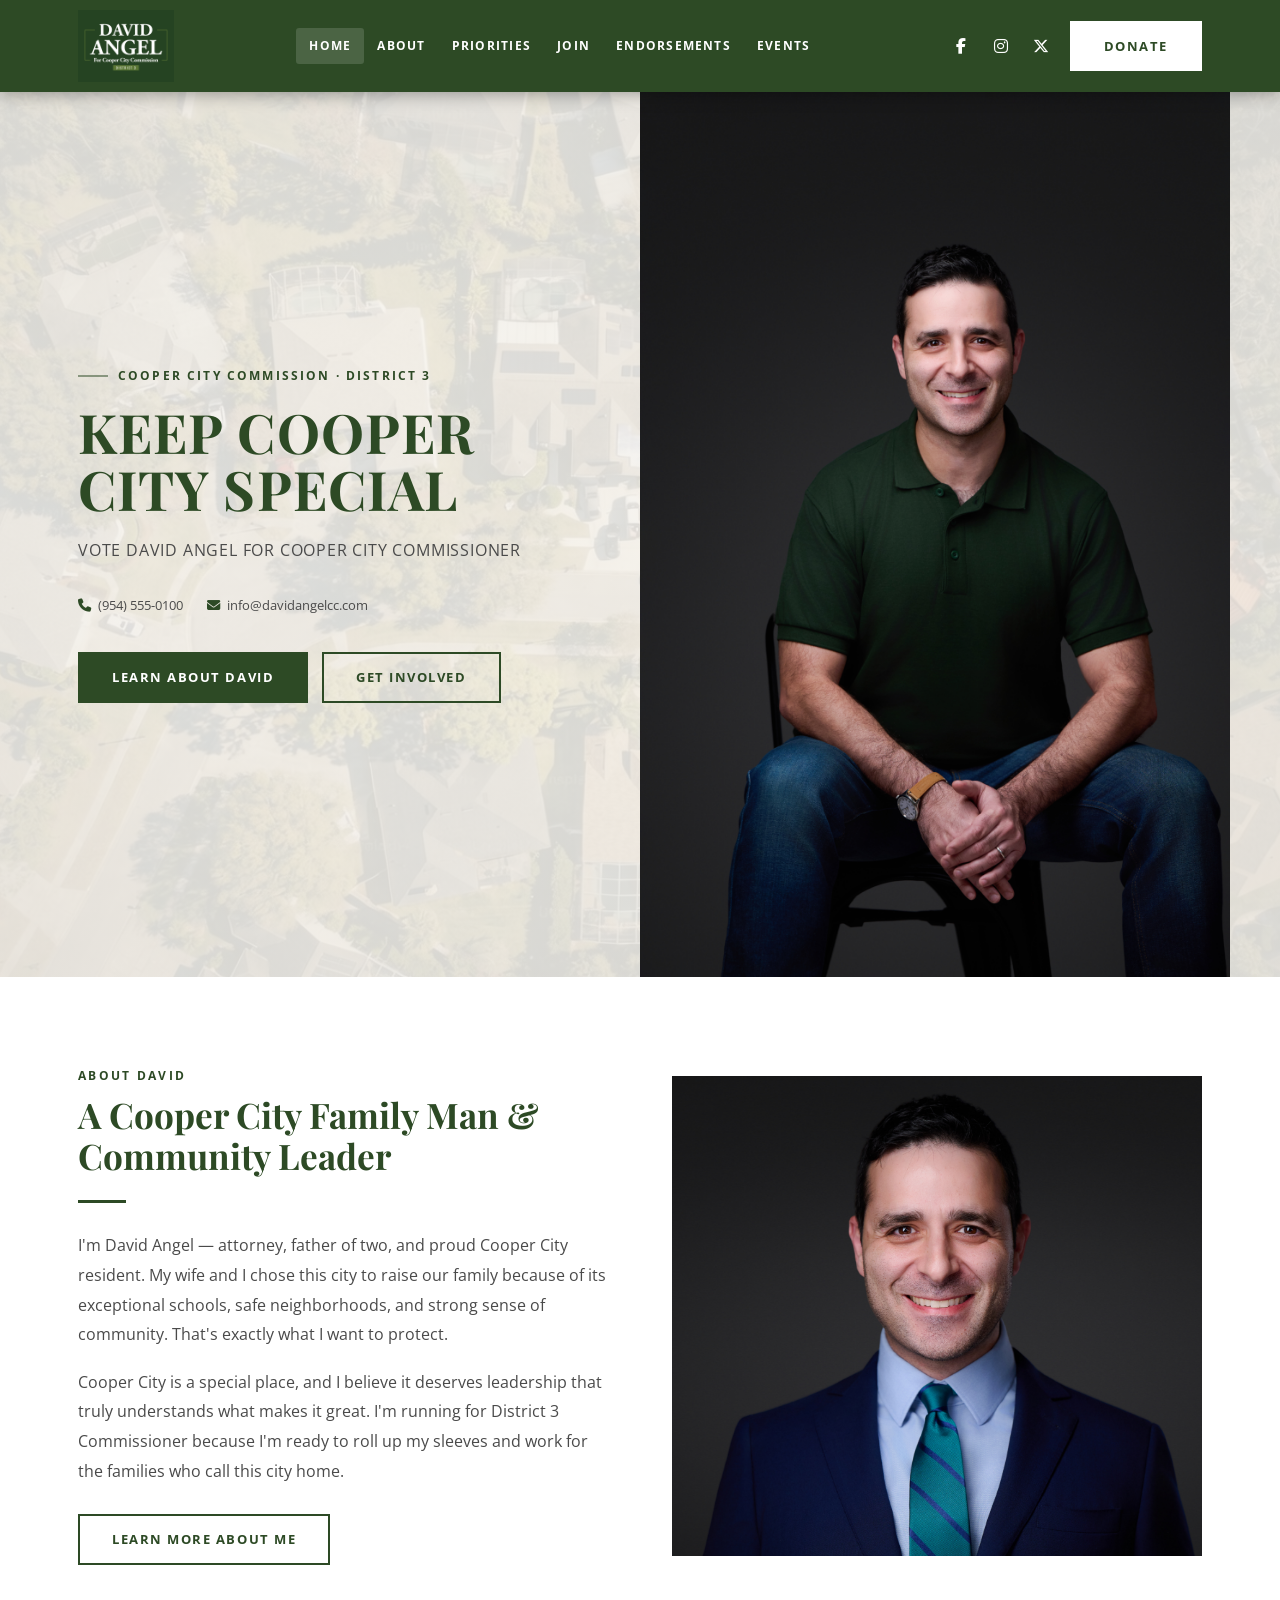
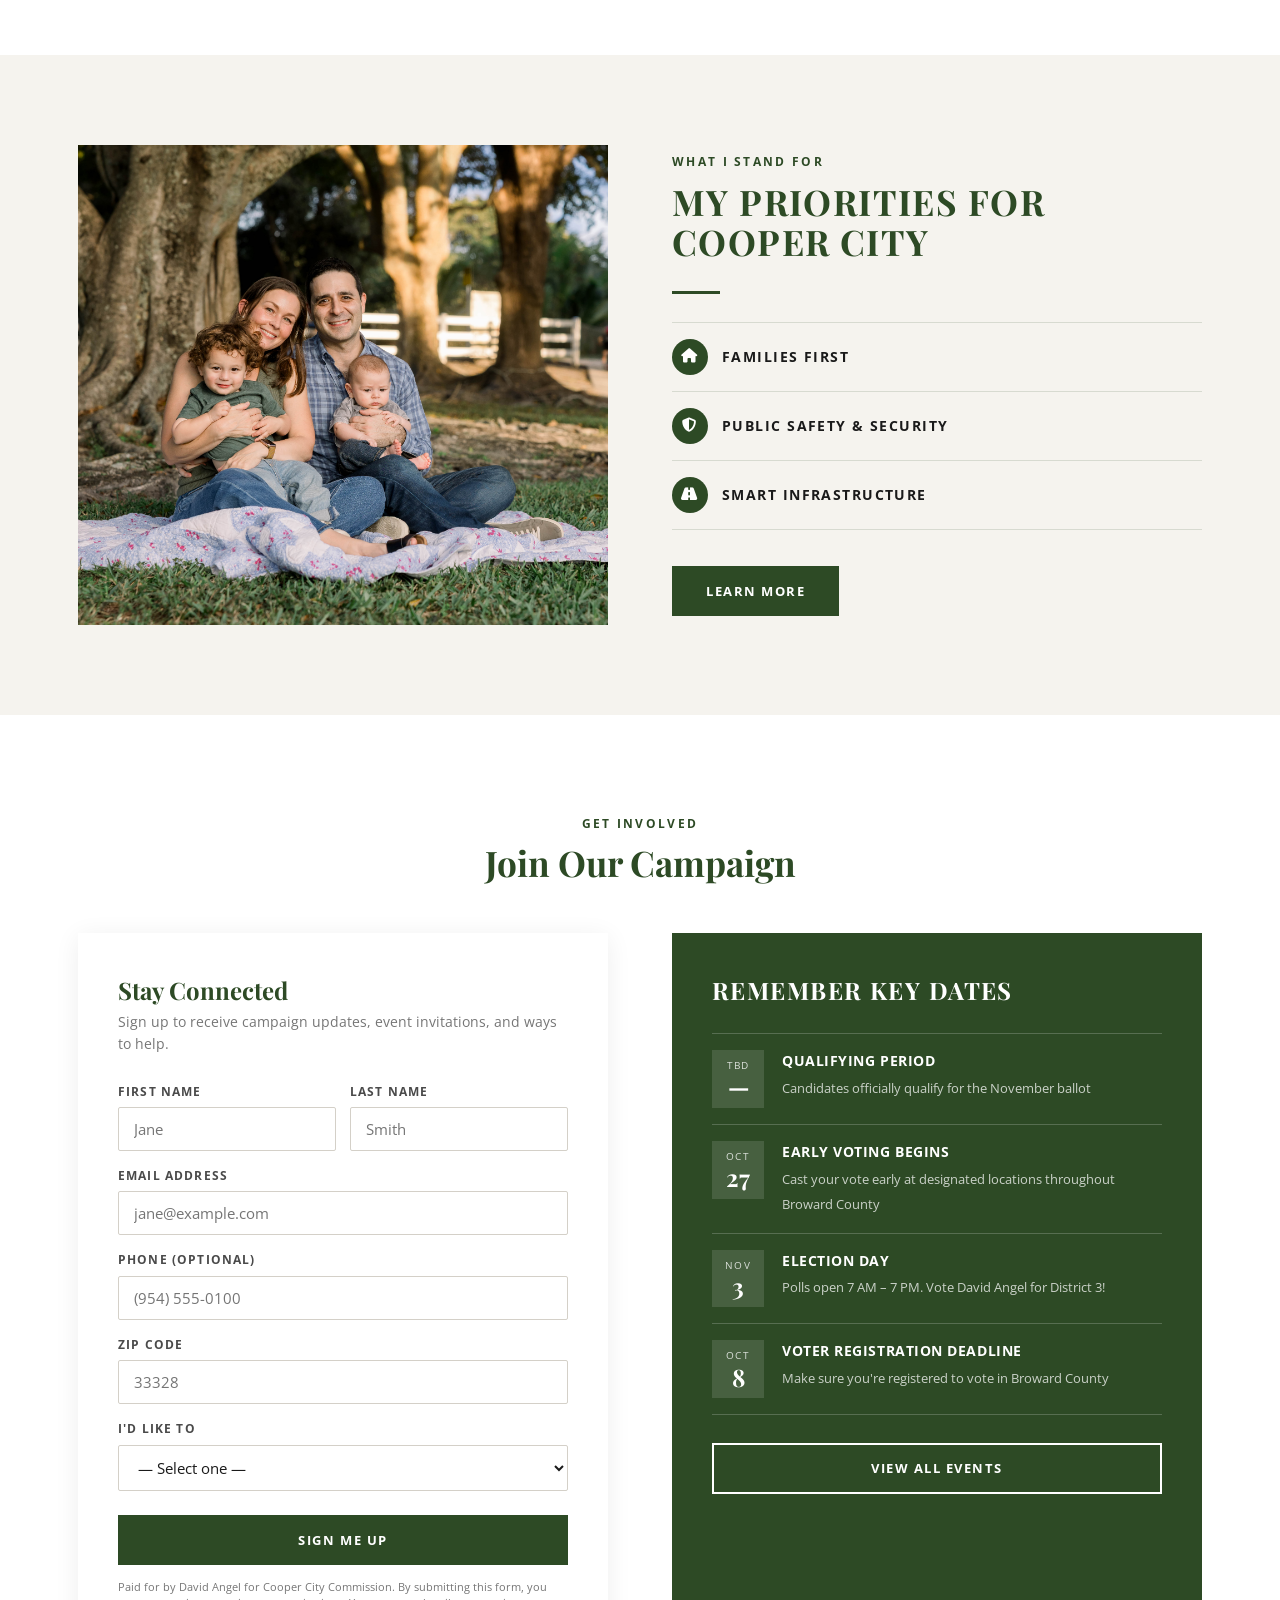
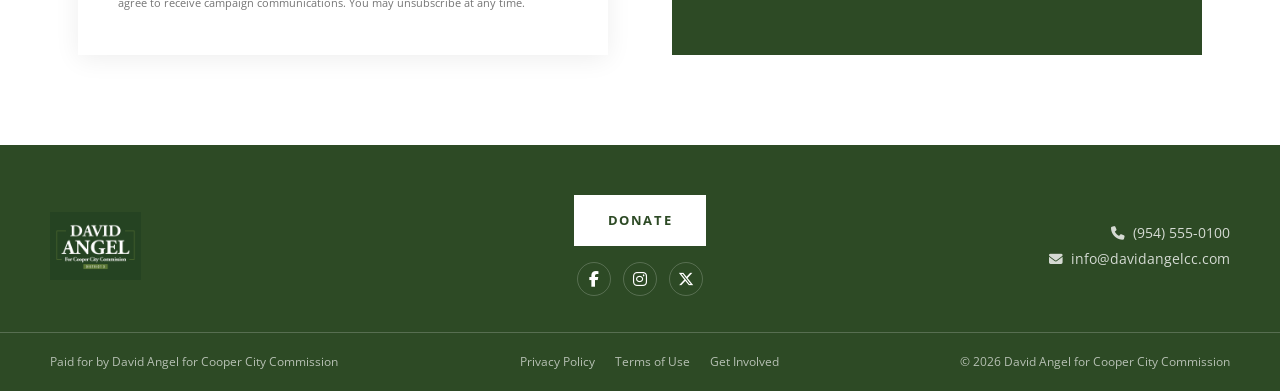
==== index.html @ 79b76c35 "Initial campaign website launch Full static site for David Angel for Cooper City Commission, Distric" ====
<!DOCTYPE html>
<html lang="en">
<head>
  <meta charset="UTF-8" />
  <meta name="viewport" content="width=device-width, initial-scale=1.0" />
  <title>David Angel for Cooper City Commission — District 3</title>
  <meta name="description" content="Vote David Angel for Cooper City Commissioner, District 3. Keeping Cooper City Special for families, safety, and our future." />
  <meta property="og:title" content="David Angel for Cooper City Commission" />
  <meta property="og:description" content="Keeping Cooper City Special. Vote David Angel for District 3 Commissioner." />
  <meta property="og:type" content="website" />

  <link rel="preconnect" href="https://fonts.googleapis.com" />
  <link rel="preconnect" href="https://fonts.gstatic.com" crossorigin />
  <link href="https://fonts.googleapis.com/css2?family=Playfair+Display:ital,wght@0,700;0,800;1,700&family=Open+Sans:wght@400;600;700&display=swap" rel="stylesheet" />
  <link rel="stylesheet" href="https://cdnjs.cloudflare.com/ajax/libs/font-awesome/6.5.0/css/all.min.css" crossorigin="anonymous" />
  <link rel="stylesheet" href="css/styles.css" />
</head>
<body>

  <!-- ═══════════════════════════════ HEADER ═══════════════════════════════ -->
  <header class="site-header">
    <div class="header-inner">

      <div class="logo">
        <a href="index.html" aria-label="David Angel for Cooper City Commission — Home">
          <img src="images/ANGEL-BRANDING-FINAL-GREEN copy.png" alt="David Angel for Cooper City Commission, District 3" />
        </a>
      </div>

      <nav class="site-nav" id="site-nav" aria-label="Main navigation">
        <a href="index.html" class="active">Home</a>
        <a href="about.html">About</a>
        <a href="priorities.html">Priorities</a>
        <a href="join.html">Join</a>
        <a href="endorsements.html">Endorsements</a>
        <a href="events.html">Events</a>
      </nav>

      <div class="header-right">
        <div class="social-bar" aria-label="Social media links">
          <a href="#" aria-label="Facebook" target="_blank" rel="noopener"><i class="fab fa-facebook-f"></i></a>
          <a href="#" aria-label="Instagram" target="_blank" rel="noopener"><i class="fab fa-instagram"></i></a>
          <a href="#" aria-label="X / Twitter" target="_blank" rel="noopener"><i class="fab fa-x-twitter"></i></a>
        </div>
        <a href="join.html#donate" class="btn btn-white">Donate</a>
        <button class="hamburger" id="hamburger" aria-label="Toggle navigation" aria-expanded="false" aria-controls="site-nav">
          <span></span><span></span><span></span>
        </button>
      </div>

    </div>
  </header>

  <!-- ═══════════════════════════════ HERO ════════════════════════════════ -->
  <section class="hero" aria-label="Hero">
    <div class="hero-inner">

      <div class="hero-text">
        <p class="hero-eyebrow">Cooper City Commission · District 3</p>
        <h1>Keep Cooper<br>City Special</h1>
        <p class="subhead">Vote David Angel for Cooper City Commissioner</p>

        <div class="hero-contact">
          <a href="tel:9545550100"><i class="fas fa-phone" aria-hidden="true"></i> (954) 555-0100</a>
          <a href="mailto:info@davidangelcc.com"><i class="fas fa-envelope" aria-hidden="true"></i> info@davidangelcc.com</a>
        </div>

        <div class="hero-cta">
          <a href="about.html" class="btn btn-green">Learn About David</a>
          <a href="join.html" class="btn btn-outline-green">Get Involved</a>
        </div>
      </div>

      <div class="hero-image">
        <img src="images/Home Page Top Right (WEB).jpg" alt="David Angel, candidate for Cooper City Commission District 3" />
      </div>

    </div>
  </section>

  <!-- ════════════════════════ SECTION: ABOUT INTRO ════════════════════════ -->
  <section class="section-about section-pad">
    <div class="container">
      <div class="two-col">

        <div class="col-text">
          <span class="section-label">About David</span>
          <h2>A Cooper City Family Man &amp; Community Leader</h2>
          <div class="rule"></div>
          <p>
            I'm David Angel — attorney, father of two, and proud Cooper City resident. My wife and I chose this city to raise our family because of its exceptional schools, safe neighborhoods, and strong sense of community. That's exactly what I want to protect.
          </p>
          <p>
            Cooper City is a special place, and I believe it deserves leadership that truly understands what makes it great. I'm running for District 3 Commissioner because I'm ready to roll up my sleeves and work for the families who call this city home.
          </p>
          <a href="about.html" class="btn btn-outline-green" style="margin-top:10px;">Learn More About Me</a>
        </div>

        <div class="col-img">
          <img src="images/About Me top.jpg" alt="David Angel, candidate portrait" />
        </div>

      </div>
    </div>
  </section>

  <!-- ══════════════════════ SECTION: PRIORITIES PREVIEW ═══════════════════ -->
  <section class="section-priorities section-pad">
    <div class="container">
      <div class="two-col reverse">

        <div class="col-text">
          <span class="section-label">What I Stand For</span>
          <h2>My Priorities for Cooper City</h2>
          <div class="rule"></div>

          <ul class="priority-list">
            <li>
              <span class="icon"><i class="fas fa-home"></i></span>
              Families First
            </li>
            <li>
              <span class="icon"><i class="fas fa-shield-halved"></i></span>
              Public Safety &amp; Security
            </li>
            <li>
              <span class="icon"><i class="fas fa-road"></i></span>
              Smart Infrastructure
            </li>
          </ul>

          <a href="priorities.html" class="btn btn-green">Learn More</a>
        </div>

        <div class="col-img">
          <img src="images/About Me Bottom.jpg" alt="David Angel with his family in Cooper City" />
        </div>

      </div>
    </div>
  </section>

  <!-- ═════════════════════════ SECTION: JOIN / CTA ════════════════════════ -->
  <section class="section-join-home section-pad">
    <div class="container">

      <div style="text-align:center;margin-bottom:50px;padding-top:10px;">
        <span class="section-label">Get Involved</span>
        <h2 style="font-family:'Playfair Display',serif;font-size:2.2rem;color:var(--green);margin-bottom:0;">Join Our Campaign</h2>
      </div>

      <div class="two-col" style="align-items:start;">

        <!-- Signup form -->
        <div class="signup-card">
          <h3>Stay Connected</h3>
          <p class="card-sub">Sign up to receive campaign updates, event invitations, and ways to help.</p>

          <!-- Replace YOUR_FORM_ID with your Formspree form ID at formspree.io -->
          <form id="join-form" action="https://formspree.io/f/YOUR_FORM_ID" method="POST">
            <div class="form-row">
              <div class="form-group">
                <label for="first-name">First Name</label>
                <input type="text" id="first-name" name="first_name" placeholder="Jane" required />
              </div>
              <div class="form-group">
                <label for="last-name">Last Name</label>
                <input type="text" id="last-name" name="last_name" placeholder="Smith" required />
              </div>
            </div>
            <div class="form-group">
              <label for="email">Email Address</label>
              <input type="email" id="email" name="email" placeholder="jane@example.com" required />
            </div>
            <div class="form-group">
              <label for="phone">Phone (optional)</label>
              <input type="tel" id="phone" name="phone" placeholder="(954) 555-0100" />
            </div>
            <div class="form-group">
              <label for="zip">Zip Code</label>
              <input type="text" id="zip" name="zip" placeholder="33328" pattern="[0-9]{5}" />
            </div>
            <div class="form-group">
              <label for="interest">I'd like to</label>
              <select id="interest" name="interest">
                <option value="">— Select one —</option>
                <option value="volunteer">Volunteer</option>
                <option value="yard-sign">Get a Yard Sign</option>
                <option value="donate">Donate</option>
                <option value="updates">Just Keep Me Updated</option>
              </select>
            </div>
            <button type="submit" class="btn btn-green btn-submit">Sign Me Up</button>
            <p class="legal-copy">
              Paid for by David Angel for Cooper City Commission. By submitting this form, you agree to receive campaign communications. You may unsubscribe at any time.
            </p>
          </form>
        </div>

        <!-- Key Dates -->
        <div class="key-dates-card">
          <h3>Remember Key Dates</h3>

          <div class="date-item">
            <div class="date-box"><span class="month">TBD</span><span class="day">—</span></div>
            <div class="date-info">
              <span class="event-name">Qualifying Period</span>
              <span class="event-desc">Candidates officially qualify for the November ballot</span>
            </div>
          </div>

          <div class="date-item">
            <div class="date-box"><span class="month">Oct</span><span class="day">27</span></div>
            <div class="date-info">
              <span class="event-name">Early Voting Begins</span>
              <span class="event-desc">Cast your vote early at designated locations throughout Broward County</span>
            </div>
          </div>

          <div class="date-item">
            <div class="date-box"><span class="month">Nov</span><span class="day">3</span></div>
            <div class="date-info">
              <span class="event-name">Election Day</span>
              <span class="event-desc">Polls open 7 AM – 7 PM. Vote David Angel for District 3!</span>
            </div>
          </div>

          <div class="date-item">
            <div class="date-box"><span class="month">Oct</span><span class="day">8</span></div>
            <div class="date-info">
              <span class="event-name">Voter Registration Deadline</span>
              <span class="event-desc">Make sure you're registered to vote in Broward County</span>
            </div>
          </div>

          <div style="margin-top:28px;">
            <a href="events.html" class="btn btn-outline-white" style="width:100%;text-align:center;display:block;">View All Events</a>
          </div>
        </div>

      </div>
    </div>
  </section>

  <!-- ═══════════════════════════════ FOOTER ═══════════════════════════════ -->
  <footer class="site-footer">
    <div class="footer-top">
      <div class="footer-top-inner">

        <div class="footer-logo">
          <img src="images/ANGEL-BRANDING-FINAL-GREEN copy.png" alt="David Angel for Cooper City Commission" />
        </div>

        <div class="footer-donate">
          <a href="join.html#donate" class="btn btn-white footer-donate-btn">Donate</a>
          <div class="footer-social" aria-label="Social media">
            <a href="#" aria-label="Facebook" target="_blank" rel="noopener"><i class="fab fa-facebook-f"></i></a>
            <a href="#" aria-label="Instagram" target="_blank" rel="noopener"><i class="fab fa-instagram"></i></a>
            <a href="#" aria-label="X / Twitter" target="_blank" rel="noopener"><i class="fab fa-x-twitter"></i></a>
          </div>
        </div>

        <div class="footer-contact">
          <a href="tel:9545550100"><i class="fas fa-phone" aria-hidden="true"></i>&nbsp; (954) 555-0100</a><br/>
          <a href="mailto:info@davidangelcc.com"><i class="fas fa-envelope" aria-hidden="true"></i>&nbsp; info@davidangelcc.com</a>
        </div>

      </div>
    </div>

    <div class="footer-bottom">
      <div class="footer-bottom-inner">
        <span>Paid for by David Angel for Cooper City Commission</span>
        <div class="footer-links">
          <a href="privacy.html">Privacy Policy</a>
          <a href="privacy.html#terms">Terms of Use</a>
          <a href="join.html">Get Involved</a>
        </div>
        <span>&copy; 2026 David Angel for Cooper City Commission</span>
      </div>
    </div>
  </footer>

  <script src="js/main.js"></script>
</body>
</html>
---- css/styles.css ----
/* ============================================================
   DAVID ANGEL FOR COOPER CITY COMMISSION
   Primary: #2D4A25 (Forest Green)  |  Secondary: #FFFFFF
   ============================================================ */

:root {
  --green:       #2D4A25;
  --green-dark:  #1e3319;
  --green-mid:   #3a5e30;
  --green-light: #4a7a3d;
  --white:       #ffffff;
  --off-white:   #f5f3ee;
  --cream:       #ede9e0;
  --text-dark:   #1a1a1a;
  --text-mid:    #4a4a4a;
  --text-light:  #767676;
  --rule:        rgba(45, 74, 37, 0.15);
  --rule-white:  rgba(255, 255, 255, 0.2);
}

/* ── RESET & BASE ───────────────────────────────────────────── */
*, *::before, *::after { margin: 0; padding: 0; box-sizing: border-box; }

html { scroll-behavior: smooth; font-size: 16px; }

body {
  font-family: 'Open Sans', system-ui, sans-serif;
  color: var(--text-dark);
  background: var(--off-white);
  line-height: 1.6;
  -webkit-font-smoothing: antialiased;
}

img { display: block; max-width: 100%; }

a { color: inherit; }

/* ── TYPOGRAPHY ─────────────────────────────────────────────── */
h1, h2, h3, h4 {
  font-family: 'Playfair Display', Georgia, serif;
  line-height: 1.15;
}

/* ── UTILITY CLASSES ────────────────────────────────────────── */
.container {
  max-width: 1180px;
  margin: 0 auto;
  padding: 0 28px;
}

.section-pad { padding: 90px 28px; }

.two-col {
  display: grid;
  grid-template-columns: 1fr 1fr;
  gap: 64px;
  align-items: center;
}

.two-col.reverse { grid-auto-flow: dense; }
.two-col.reverse .col-img { grid-column: 1; }
.two-col.reverse .col-text { grid-column: 2; }

/* ── BUTTONS ────────────────────────────────────────────────── */
.btn {
  display: inline-block;
  font-family: 'Open Sans', sans-serif;
  font-size: 0.8rem;
  font-weight: 700;
  letter-spacing: 0.12em;
  text-transform: uppercase;
  text-decoration: none;
  padding: 13px 32px;
  border: 2px solid transparent;
  cursor: pointer;
  transition: background 0.22s, color 0.22s, border-color 0.22s, transform 0.12s;
}

.btn:active { transform: translateY(1px); }

.btn-white {
  background: var(--white);
  color: var(--green);
  border-color: var(--white);
}
.btn-white:hover {
  background: var(--off-white);
  border-color: var(--off-white);
}

.btn-green {
  background: var(--green);
  color: var(--white);
  border-color: var(--green);
}
.btn-green:hover {
  background: var(--green-dark);
  border-color: var(--green-dark);
}

.btn-outline-white {
  background: transparent;
  color: var(--white);
  border-color: var(--white);
}
.btn-outline-white:hover {
  background: var(--white);
  color: var(--green);
}

.btn-outline-green {
  background: transparent;
  color: var(--green);
  border-color: var(--green);
}
.btn-outline-green:hover {
  background: var(--green);
  color: var(--white);
}

/* ── HEADER ─────────────────────────────────────────────────── */
.site-header {
  background: var(--green);
  position: sticky;
  top: 0;
  z-index: 1000;
  box-shadow: 0 2px 16px rgba(0,0,0,0.35);
}

.header-inner {
  max-width: 1180px;
  margin: 0 auto;
  padding: 10px 28px;
  display: flex;
  align-items: center;
  justify-content: space-between;
  gap: 16px;
}

.logo { flex-shrink: 0; }
.logo a { display: block; }
.logo img { height: 72px; width: auto; }

/* Nav */
.site-nav { display: flex; align-items: center; }

.site-nav a {
  color: var(--white);
  text-decoration: none;
  font-size: 0.78rem;
  font-weight: 700;
  letter-spacing: 0.1em;
  text-transform: uppercase;
  padding: 8px 13px;
  border-radius: 3px;
  transition: background 0.2s;
}

.site-nav a:hover,
.site-nav a.active {
  background: rgba(255,255,255,0.14);
}

/* Header right */
.header-right {
  display: flex;
  align-items: center;
  gap: 14px;
  flex-shrink: 0;
}

.social-bar {
  display: flex;
  gap: 10px;
}

.social-bar a {
  color: var(--white);
  text-decoration: none;
  font-size: 1rem;
  width: 30px;
  height: 30px;
  display: flex;
  align-items: center;
  justify-content: center;
  border-radius: 50%;
  transition: background 0.2s;
}

.social-bar a:hover { background: rgba(255,255,255,0.15); }

/* Hamburger */
.hamburger {
  display: none;
  flex-direction: column;
  gap: 5px;
  background: none;
  border: none;
  cursor: pointer;
  padding: 6px;
  border-radius: 4px;
}
.hamburger span {
  display: block;
  width: 24px;
  height: 2px;
  background: var(--white);
  border-radius: 2px;
  transition: 0.3s;
}
.hamburger.open span:nth-child(1) { transform: rotate(45deg) translate(5px, 5px); }
.hamburger.open span:nth-child(2) { opacity: 0; }
.hamburger.open span:nth-child(3) { transform: rotate(-45deg) translate(5px, -5px); }

/* ── HERO ────────────────────────────────────────────────────── */
.hero {
  background-color: var(--off-white);
  background-image:
    linear-gradient(rgba(245, 243, 238, 0.88), rgba(245, 243, 238, 0.88)),
    url('../images/hero-bg-suburban-homes.jpg');
  background-size: cover;
  background-position: center;
  color: var(--text-dark);
  overflow: hidden;
}

.hero-inner {
  max-width: 1180px;
  margin: 0 auto;
  display: grid;
  grid-template-columns: 1fr 1fr;
  min-height: 580px;
}

.hero-text {
  display: flex;
  flex-direction: column;
  justify-content: center;
  padding: 70px 60px 70px 28px;
}

.hero-eyebrow {
  font-size: 0.75rem;
  font-weight: 700;
  letter-spacing: 0.18em;
  text-transform: uppercase;
  color: var(--green);
  margin-bottom: 18px;
  display: flex;
  align-items: center;
  gap: 10px;
}

.hero-eyebrow::before {
  content: '';
  display: block;
  width: 30px;
  height: 2px;
  background: var(--green);
  opacity: 0.5;
}

.hero-text h1 {
  font-size: 3.4rem;
  font-weight: 700;
  line-height: 1.05;
  text-transform: uppercase;
  letter-spacing: 0.02em;
  margin-bottom: 20px;
  color: var(--green);
}

.hero-text .subhead {
  font-family: 'Open Sans', sans-serif;
  font-size: 1rem;
  font-weight: 400;
  letter-spacing: 0.05em;
  text-transform: uppercase;
  color: var(--text-mid);
  margin-bottom: 32px;
  line-height: 1.6;
}

.hero-contact {
  font-size: 0.83rem;
  color: var(--text-light);
  margin-bottom: 36px;
  display: flex;
  gap: 24px;
  flex-wrap: wrap;
}

.hero-contact a {
  text-decoration: none;
  color: var(--text-mid);
  display: flex;
  align-items: center;
  gap: 7px;
  transition: color 0.2s;
}
.hero-contact a i { color: var(--green); }
.hero-contact a:hover { color: var(--green); }

.hero-cta { display: flex; gap: 14px; flex-wrap: wrap; }

.hero-image {
  position: relative;
  overflow: hidden;
}
.hero-image img {
  width: 100%;
  height: 100%;
  object-fit: cover;
  object-position: top center;
}

/* ── PAGE HEADER (inner pages) ──────────────────────────────── */
.page-header {
  background: var(--green);
  color: var(--white);
  padding: 70px 28px 60px;
  text-align: center;
}
.page-header h1 {
  font-size: 2.8rem;
  text-transform: uppercase;
  letter-spacing: 0.06em;
  margin-bottom: 10px;
}
.page-header p {
  font-size: 1rem;
  opacity: 0.8;
  max-width: 560px;
  margin: 0 auto;
}

/* ── DIVIDER ────────────────────────────────────────────────── */
.rule {
  width: 48px;
  height: 3px;
  background: var(--green);
  margin: 0 0 28px;
}
.rule.white {
  background: rgba(255,255,255,0.5);
}
.rule.center { margin: 0 auto 28px; }

/* ── SECTION: ABOUT INTRO (Home) ───────────────────────────── */
.section-about {
  background: var(--white);
}

.section-about .col-text h2 {
  font-size: 2.2rem;
  color: var(--green);
  margin-bottom: 24px;
}
.section-about .col-text p {
  color: var(--text-mid);
  font-size: 1rem;
  line-height: 1.85;
  margin-bottom: 18px;
}
.section-about .col-img img {
  width: 100%;
  height: 480px;
  object-fit: cover;
  object-position: top center;
}

/* ── SECTION: PRIORITIES (Home) ─────────────────────────────── */
.section-priorities {
  background: var(--off-white);
  color: var(--text-dark);
}

.section-priorities .col-text h2 {
  font-size: 2.2rem;
  text-transform: uppercase;
  letter-spacing: 0.04em;
  margin-bottom: 28px;
  color: var(--green);
}

.priority-list {
  list-style: none;
  margin-bottom: 36px;
}
.priority-list li {
  padding: 16px 0;
  border-bottom: 1px solid var(--rule);
  font-size: 0.9rem;
  font-weight: 700;
  letter-spacing: 0.1em;
  text-transform: uppercase;
  display: flex;
  align-items: center;
  gap: 14px;
  color: var(--text-dark);
}
.priority-list li:first-child { border-top: 1px solid var(--rule); }
.priority-list li .icon {
  width: 36px;
  height: 36px;
  border-radius: 50%;
  background: var(--green);
  color: var(--white);
  display: flex;
  align-items: center;
  justify-content: center;
  flex-shrink: 0;
  font-size: 0.9rem;
}

.section-priorities .col-img img {
  width: 100%;
  height: 480px;
  object-fit: cover;
}

/* ── SECTION: JOIN / CTA (Home) ─────────────────────────────── */
.section-join-home {
  background: var(--white);
}

.section-join-home .container {
  max-width: 1180px;
  margin: 0 auto;
}

/* Signup card */
.signup-card {
  background: var(--white);
  padding: 44px 40px;
  box-shadow: 0 4px 24px rgba(0,0,0,0.07);
}

.signup-card h3 {
  font-size: 1.5rem;
  color: var(--green);
  margin-bottom: 6px;
}
.signup-card .card-sub {
  font-size: 0.85rem;
  color: var(--text-light);
  margin-bottom: 28px;
}

.form-group { margin-bottom: 16px; }

.form-group label {
  display: block;
  font-size: 0.72rem;
  font-weight: 700;
  letter-spacing: 0.1em;
  text-transform: uppercase;
  color: var(--text-mid);
  margin-bottom: 6px;
}

.form-group input,
.form-group select,
.form-group textarea {
  width: 100%;
  padding: 11px 15px;
  border: 1px solid #d4d0c8;
  font-family: 'Open Sans', sans-serif;
  font-size: 0.95rem;
  color: var(--text-dark);
  background: var(--white);
  outline: none;
  border-radius: 2px;
  transition: border-color 0.2s;
}

.form-group input:focus,
.form-group select:focus,
.form-group textarea:focus {
  border-color: var(--green);
}

.form-row {
  display: grid;
  grid-template-columns: 1fr 1fr;
  gap: 14px;
}

.btn-submit {
  width: 100%;
  margin-top: 8px;
  padding: 14px;
  font-size: 0.82rem;
}

.legal-copy {
  font-size: 0.68rem;
  color: var(--text-light);
  margin-top: 14px;
  line-height: 1.5;
}

/* Key dates */
.key-dates-card {
  background: var(--green);
  color: var(--white);
  padding: 44px 40px;
  height: 100%;
}

.key-dates-card h3 {
  font-size: 1.5rem;
  text-transform: uppercase;
  letter-spacing: 0.06em;
  margin-bottom: 28px;
}

.date-item {
  display: flex;
  gap: 18px;
  align-items: flex-start;
  padding: 16px 0;
  border-bottom: 1px solid var(--rule-white);
}
.date-item:first-of-type { border-top: 1px solid var(--rule-white); }

.date-box {
  background: rgba(255,255,255,0.12);
  padding: 8px 10px;
  text-align: center;
  min-width: 52px;
  flex-shrink: 0;
}
.date-box .month {
  display: block;
  font-size: 0.6rem;
  text-transform: uppercase;
  letter-spacing: 0.12em;
  opacity: 0.8;
}
.date-box .day {
  display: block;
  font-family: 'Playfair Display', serif;
  font-size: 1.5rem;
  font-weight: 700;
  line-height: 1.1;
}

.date-info .event-name {
  font-weight: 700;
  font-size: 0.85rem;
  letter-spacing: 0.04em;
  text-transform: uppercase;
  display: block;
  margin-bottom: 3px;
}
.date-info .event-desc {
  font-size: 0.8rem;
  opacity: 0.75;
}

/* ── FOOTER ─────────────────────────────────────────────────── */
.site-footer {
  background: var(--green);
  color: var(--white);
}

.footer-top {
  padding: 50px 28px 36px;
  border-bottom: 1px solid var(--rule-white);
}

.footer-top-inner {
  max-width: 1180px;
  margin: 0 auto;
  display: grid;
  grid-template-columns: 1fr auto 1fr;
  gap: 40px;
  align-items: center;
}

.footer-logo img { height: 68px; width: auto; }

.footer-donate { text-align: center; }

.footer-contact {
  text-align: right;
  font-size: 0.85rem;
  line-height: 1.9;
  opacity: 0.8;
}
.footer-contact a {
  text-decoration: none;
  transition: opacity 0.2s;
}
.footer-contact a:hover { opacity: 1; }

.footer-donate-btn {
  display: block;
  margin-bottom: 16px;
}

.footer-social { display: flex; justify-content: center; gap: 12px; }

.footer-social a {
  color: var(--white);
  text-decoration: none;
  font-size: 1rem;
  width: 34px;
  height: 34px;
  display: flex;
  align-items: center;
  justify-content: center;
  border-radius: 50%;
  border: 1px solid var(--rule-white);
  transition: background 0.2s, border-color 0.2s;
}
.footer-social a:hover {
  background: rgba(255,255,255,0.15);
  border-color: rgba(255,255,255,0.4);
}

.footer-bottom {
  padding: 20px 28px;
}
.footer-bottom-inner {
  max-width: 1180px;
  margin: 0 auto;
  display: flex;
  justify-content: space-between;
  align-items: center;
  gap: 16px;
  flex-wrap: wrap;
  font-size: 0.73rem;
  opacity: 0.65;
}
.footer-links { display: flex; gap: 20px; flex-wrap: wrap; }
.footer-links a {
  text-decoration: none;
  transition: opacity 0.2s;
}
.footer-links a:hover { opacity: 1; }

/* ── ABOUT PAGE ──────────────────────────────────────────────── */
.about-photos {
  display: grid;
  grid-template-columns: 1fr 1fr;
  gap: 20px;
  margin-bottom: 70px;
}

.about-photos img {
  width: 100%;
  height: 480px;
  object-fit: cover;
  object-position: top center;
}

.about-bio {
  max-width: 820px;
  margin: 0 auto;
}

.about-bio h2 {
  font-size: 2rem;
  color: var(--green);
  margin-bottom: 24px;
}

.about-bio p {
  font-size: 1.02rem;
  line-height: 1.9;
  color: var(--text-mid);
  margin-bottom: 22px;
}

/* ── PRIORITIES PAGE ─────────────────────────────────────────── */
.priority-section {
  padding: 80px 28px;
}
.priority-section:nth-child(even) { background: var(--off-white); }
.priority-section:nth-child(odd) { background: var(--white); }

.priority-section .num {
  font-family: 'Playfair Display', serif;
  font-size: 5rem;
  font-weight: 700;
  color: var(--green);
  opacity: 0.12;
  line-height: 1;
  margin-bottom: -20px;
}

.priority-section h2 {
  font-size: 2rem;
  color: var(--green);
  margin-bottom: 20px;
}

.priority-section p {
  font-size: 1rem;
  line-height: 1.85;
  color: var(--text-mid);
  margin-bottom: 18px;
}

.priority-section img {
  width: 100%;
  height: 420px;
  object-fit: cover;
}

/* ── JOIN PAGE ───────────────────────────────────────────────── */
.join-hero {
  position: relative;
  overflow: hidden;
  min-height: 340px;
  display: flex;
  align-items: center;
  background: var(--green);
}

.join-hero img {
  position: absolute;
  inset: 0;
  width: 100%;
  height: 100%;
  object-fit: cover;
  opacity: 0.2;
}

.join-hero-text {
  position: relative;
  z-index: 2;
  color: var(--white);
  padding: 60px 28px;
  max-width: 660px;
  margin: 0 auto;
  text-align: center;
}

.join-hero-text h1 {
  font-size: 2.6rem;
  text-transform: uppercase;
  letter-spacing: 0.05em;
  margin-bottom: 14px;
}

.join-hero-text p {
  font-size: 1rem;
  opacity: 0.85;
  line-height: 1.7;
}

.join-content {
  background: var(--off-white);
  padding: 80px 28px;
}

.join-inner {
  max-width: 1180px;
  margin: 0 auto;
  display: grid;
  grid-template-columns: 1fr 1fr;
  gap: 60px;
  align-items: start;
}

.join-copy h2 {
  font-size: 2rem;
  color: var(--green);
  margin-bottom: 22px;
}

.join-copy p {
  font-size: 1rem;
  line-height: 1.85;
  color: var(--text-mid);
  margin-bottom: 20px;
}

.join-copy .ways {
  list-style: none;
  margin-top: 28px;
}

.join-copy .ways li {
  display: flex;
  gap: 14px;
  padding: 14px 0;
  border-bottom: 1px solid var(--rule);
  font-size: 0.9rem;
  color: var(--text-mid);
}
.join-copy .ways li:first-child { border-top: 1px solid var(--rule); }

.join-copy .ways li .way-icon {
  color: var(--green);
  font-size: 1rem;
  margin-top: 2px;
  flex-shrink: 0;
}

.join-copy .ways li strong { display: block; color: var(--green); margin-bottom: 3px; }

/* ── ENDORSEMENTS PAGE ───────────────────────────────────────── */
.endorsements-section {
  padding: 80px 28px;
  background: var(--white);
}

.endorsement-group {
  margin-bottom: 56px;
}

.endorsement-group:last-child { margin-bottom: 0; }

.endorsement-type {
  display: inline-block;
  font-size: 0.72rem;
  font-weight: 700;
  letter-spacing: 0.14em;
  text-transform: uppercase;
  color: var(--white);
  background: var(--green);
  padding: 6px 20px;
  margin-bottom: 24px;
}

.endorsement-list {
  list-style: none;
  display: grid;
  grid-template-columns: repeat(auto-fill, minmax(280px, 1fr));
  gap: 0;
  border-top: 1px solid var(--rule);
}

.endorsement-list li {
  padding: 16px 20px;
  border-bottom: 1px solid var(--rule);
  border-right: 1px solid var(--rule);
  font-size: 0.95rem;
  color: var(--text-mid);
  display: flex;
  flex-direction: column;
}

.endorsement-list li strong {
  color: var(--text-dark);
  font-weight: 700;
}

.endorsement-list li span {
  font-size: 0.8rem;
  opacity: 0.7;
  margin-top: 2px;
}

/* ── EVENTS PAGE ─────────────────────────────────────────────── */
.events-section {
  padding: 80px 28px;
  background: var(--white);
}

.events-grid {
  max-width: 900px;
  margin: 0 auto;
}

.event-card {
  display: flex;
  gap: 28px;
  padding: 28px 0;
  border-bottom: 1px solid var(--rule);
  align-items: flex-start;
}
.event-card:first-child { border-top: 1px solid var(--rule); }

.event-date-block {
  background: var(--green);
  color: var(--white);
  text-align: center;
  padding: 14px 18px;
  min-width: 70px;
  flex-shrink: 0;
}
.event-date-block .month {
  font-size: 0.62rem;
  text-transform: uppercase;
  letter-spacing: 0.14em;
  display: block;
  opacity: 0.8;
}
.event-date-block .day {
  font-family: 'Playfair Display', serif;
  font-size: 2rem;
  font-weight: 700;
  line-height: 1;
  display: block;
}

.event-info h3 {
  font-size: 1.2rem;
  color: var(--green);
  margin-bottom: 8px;
}

.event-meta {
  font-size: 0.8rem;
  color: var(--text-light);
  margin-bottom: 10px;
  display: flex;
  gap: 16px;
  flex-wrap: wrap;
}
.event-meta span { display: flex; align-items: center; gap: 6px; }

.event-info p {
  font-size: 0.9rem;
  color: var(--text-mid);
  line-height: 1.6;
}

/* ── PRIVACY PAGE ────────────────────────────────────────────── */
.privacy-content {
  max-width: 760px;
  margin: 0 auto;
  padding: 80px 28px;
}
.privacy-content h2 { font-size: 1.4rem; color: var(--green); margin: 32px 0 12px; }
.privacy-content p { font-size: 0.95rem; color: var(--text-mid); line-height: 1.85; margin-bottom: 16px; }

/* ── BANNER STRIP ─────────────────────────────────────────────── */
.banner-strip {
  background: var(--green-dark);
  color: var(--white);
  text-align: center;
  padding: 22px 28px;
  font-size: 0.9rem;
  letter-spacing: 0.05em;
}
.banner-strip strong { font-weight: 700; }
.banner-strip a { color: var(--white); font-weight: 700; text-decoration: underline; }

/* ── SECTION HEADING STYLE ──────────────────────────────────── */
.section-label {
  font-size: 0.72rem;
  font-weight: 700;
  letter-spacing: 0.2em;
  text-transform: uppercase;
  color: var(--green);
  display: block;
  margin-bottom: 10px;
}
.section-label.white { color: rgba(255,255,255,0.65); }

/* ── RESPONSIVE ─────────────────────────────────────────────── */
@media (max-width: 960px) {
  .site-nav {
    display: none;
    position: absolute;
    top: 100%;
    left: 0;
    right: 0;
    background: var(--green-dark);
    flex-direction: column;
    align-items: stretch;
    padding: 8px 0;
    box-shadow: 0 8px 20px rgba(0,0,0,0.3);
  }

  .site-nav.open { display: flex; }

  .site-nav a {
    padding: 14px 24px;
    border-radius: 0;
    font-size: 0.85rem;
  }

  .hamburger { display: flex; }

  .hero-inner {
    grid-template-columns: 1fr;
    min-height: auto;
  }

  .hero-text {
    padding: 52px 28px 40px;
    order: 1;
  }

  .hero-image {
    order: 2;
    height: 380px;
  }

  .hero-text h1 { font-size: 2.4rem; }

  .two-col {
    grid-template-columns: 1fr;
    gap: 36px;
  }

  .two-col.reverse .col-img { grid-column: auto; }
  .two-col.reverse .col-text { grid-column: auto; }

  .section-about .col-img img { height: 360px; }
  .section-priorities .col-img img { height: 360px; }

  .about-photos { grid-template-columns: 1fr; }
  .about-photos img { height: 360px; }

  .join-inner { grid-template-columns: 1fr; }

  .footer-top-inner {
    grid-template-columns: 1fr;
    text-align: center;
  }
  .footer-contact { text-align: center; }
  .footer-logo img { margin: 0 auto; }

  .section-pad { padding: 60px 28px; }
}

@media (max-width: 640px) {
  .header-right .btn { display: none; }
  .hero-text h1 { font-size: 2rem; }
  .page-header h1 { font-size: 2rem; }
  .hero-contact { flex-direction: column; gap: 10px; }
  .form-row { grid-template-columns: 1fr; }
  .footer-bottom-inner { flex-direction: column; text-align: center; }
  .signup-card { padding: 28px 22px; }
  .key-dates-card { padding: 28px 22px; }
  .event-card { flex-direction: column; gap: 16px; }
  .priority-section img { height: 300px; }
}
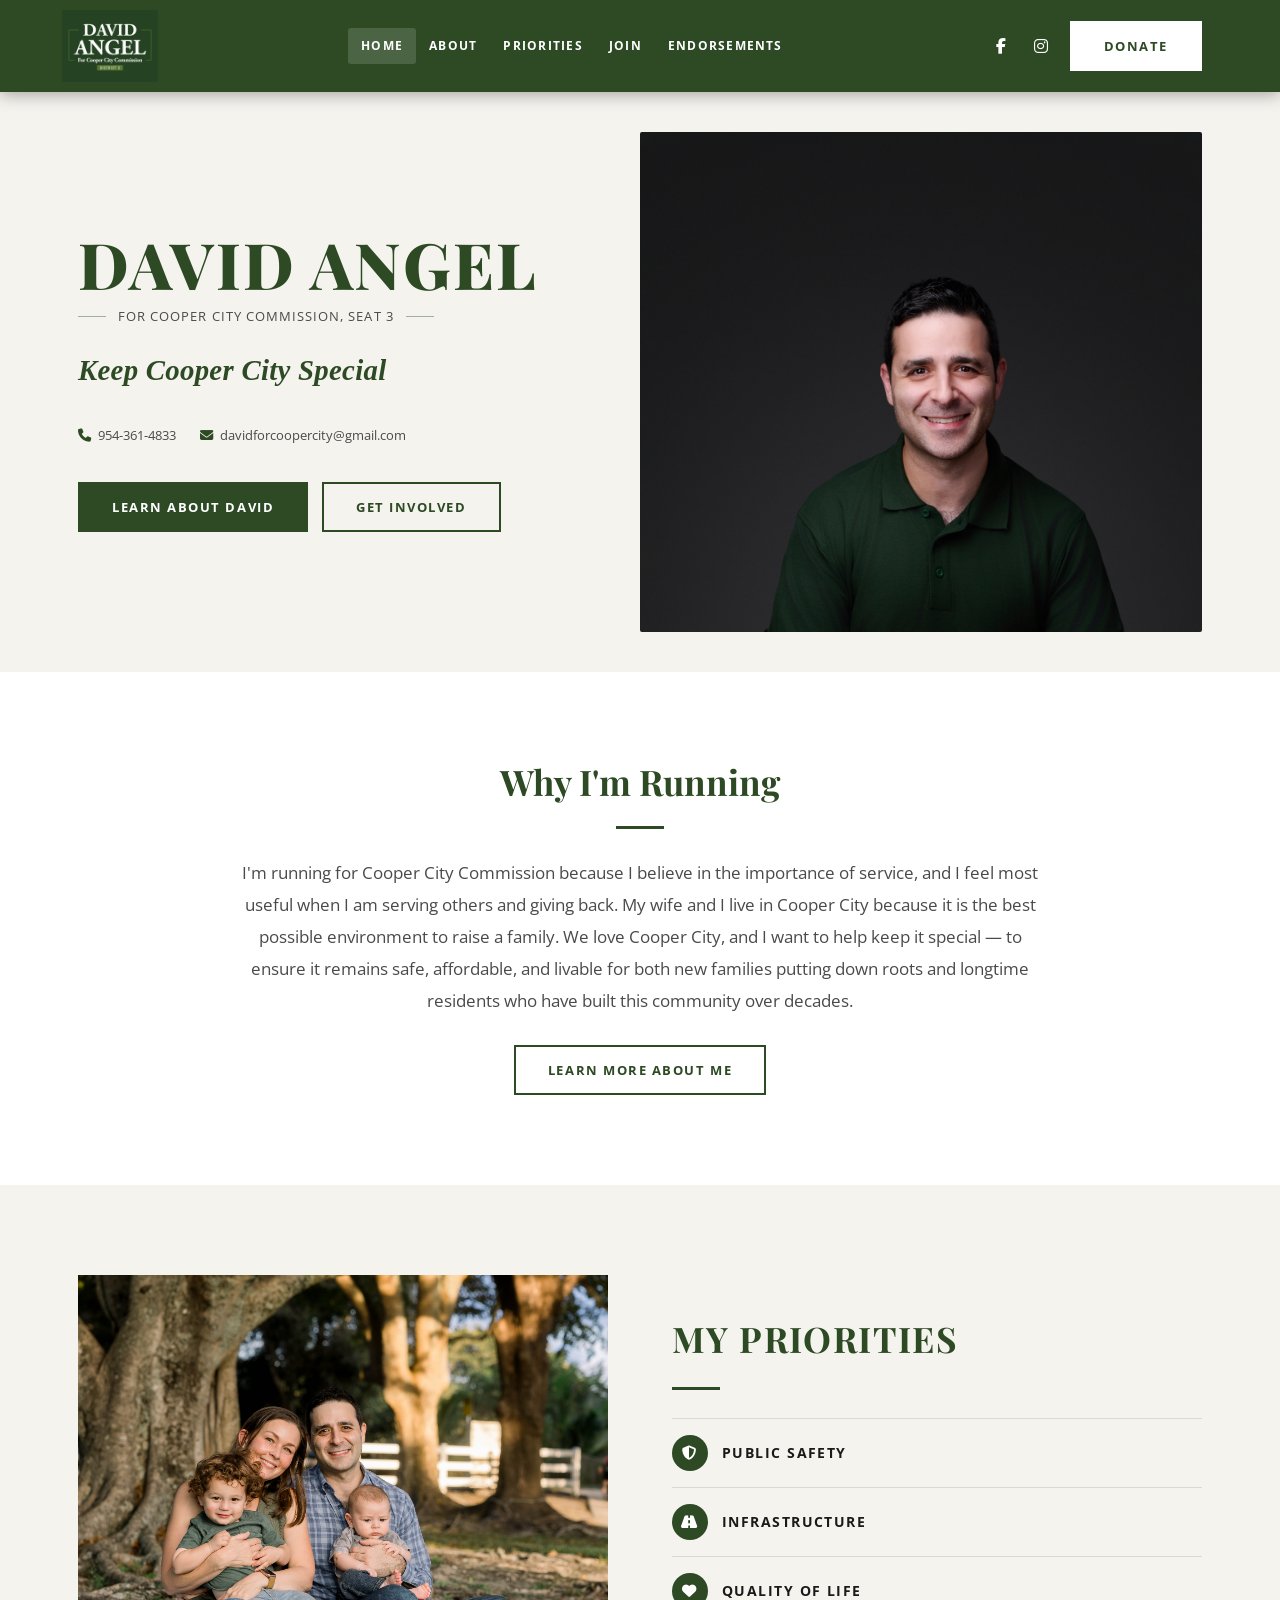
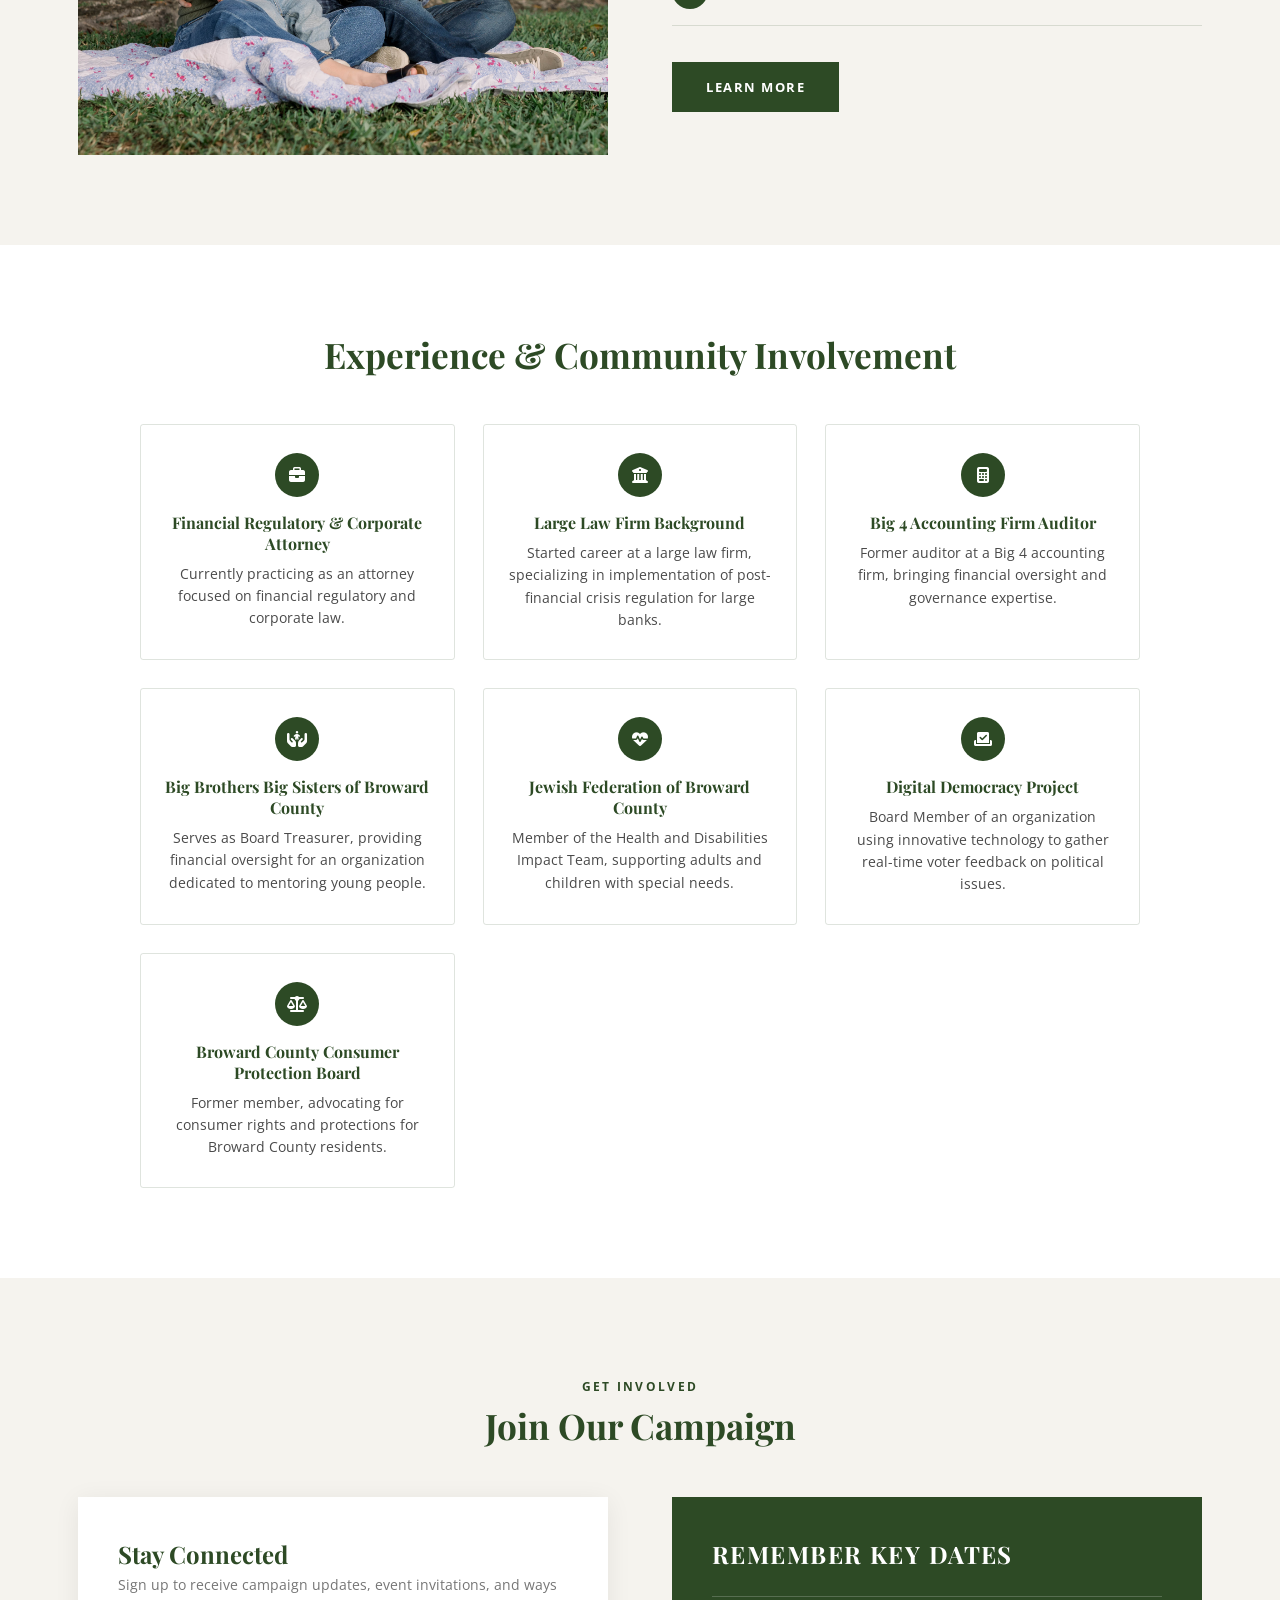
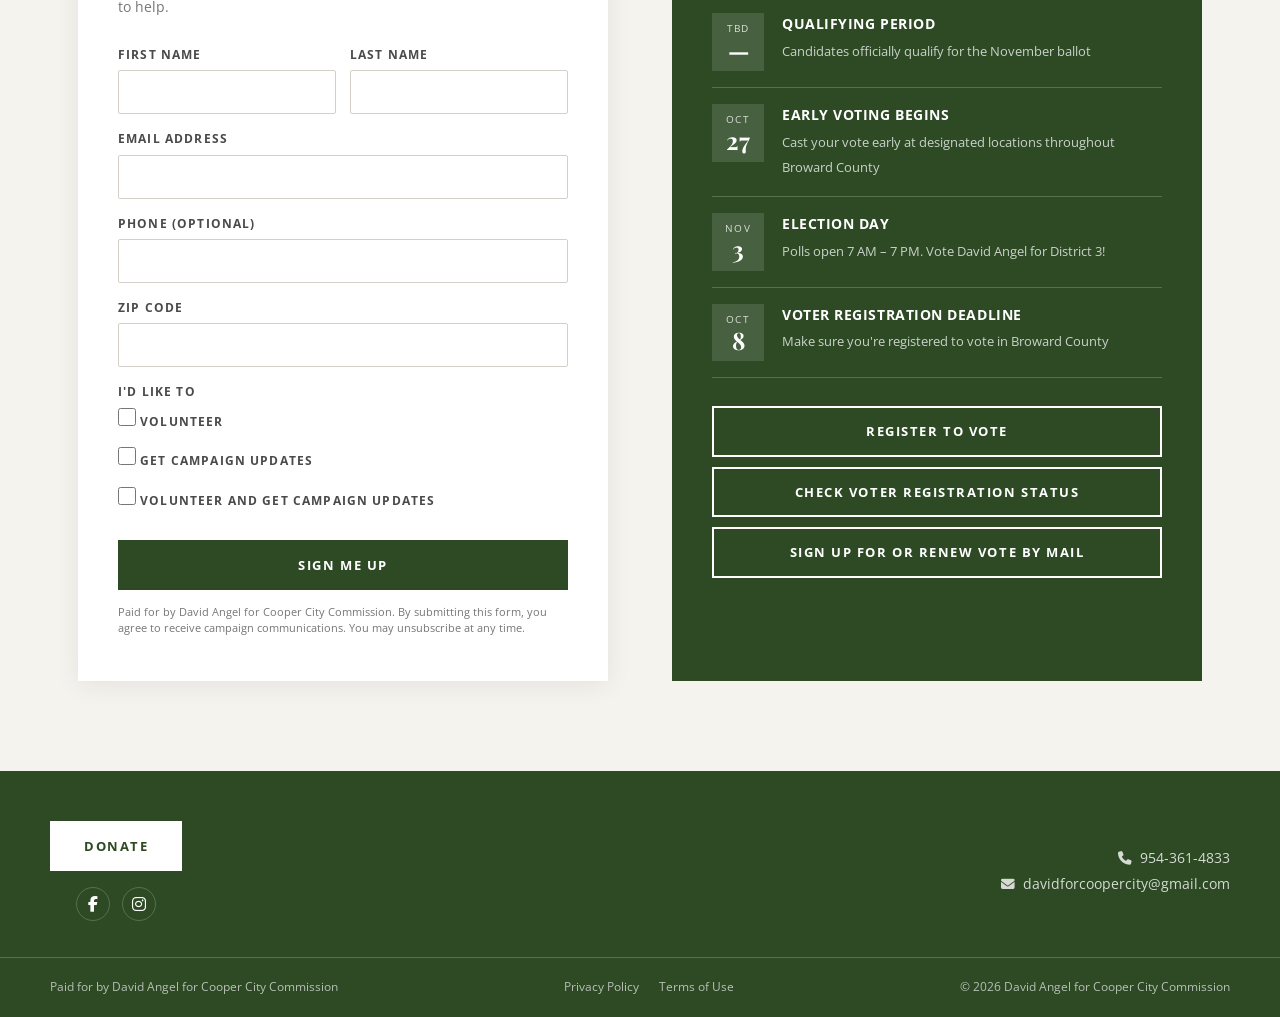
==== commit 8f93ea8e: "updates with new feedback" ====
--- a/index.html
+++ b/index.html
@@ -23,7 +23,7 @@
 
       <div class="logo">
         <a href="index.html" aria-label="David Angel for Cooper City Commission — Home">
-          <img src="images/ANGEL-BRANDING-FINAL-GREEN copy.png" alt="David Angel for Cooper City Commission, District 3" />
+          <img src="images/angel-branding-final-green-copy.png" alt="David Angel for Cooper City Commission, District 3" />
         </a>
       </div>
 
@@ -33,16 +33,15 @@
         <a href="priorities.html">Priorities</a>
         <a href="join.html">Join</a>
         <a href="endorsements.html">Endorsements</a>
-        <a href="events.html">Events</a>
+        <a href="events.html" style="display:none;">Events</a>
       </nav>
 
       <div class="header-right">
         <div class="social-bar" aria-label="Social media links">
-          <a href="#" aria-label="Facebook" target="_blank" rel="noopener"><i class="fab fa-facebook-f"></i></a>
-          <a href="#" aria-label="Instagram" target="_blank" rel="noopener"><i class="fab fa-instagram"></i></a>
-          <a href="#" aria-label="X / Twitter" target="_blank" rel="noopener"><i class="fab fa-x-twitter"></i></a>
-        </div>
-        <a href="join.html#donate" class="btn btn-white">Donate</a>
+          <a href="https://www.facebook.com/davidangelforcoopercity/" aria-label="Facebook" target="_blank" rel="noopener"><i class="fab fa-facebook-f"></i></a>
+          <a href="https://www.instagram.com/davidforcoopercity/" aria-label="Instagram" target="_blank" rel="noopener"><i class="fab fa-instagram"></i></a>
+        </div>
+        <a href="https://secure.anedot.com/david-angel-for-cooper-city-commission-9b75504b-1ee2-4fb7-9f40-5813d05e047b/davidangelforcoopercity?exitIntent=true" class="btn btn-white">Donate</a>
         <button class="hamburger" id="hamburger" aria-label="Toggle navigation" aria-expanded="false" aria-controls="site-nav">
           <span></span><span></span><span></span>
         </button>
@@ -56,13 +55,13 @@
     <div class="hero-inner">
 
       <div class="hero-text">
-        <p class="hero-eyebrow">Cooper City Commission · District 3</p>
-        <h1>Keep Cooper<br>City Special</h1>
-        <p class="subhead">Vote David Angel for Cooper City Commissioner</p>
+        <h1 class="hero-name">David Angel</h1>
+        <p class="hero-seat"><span class="hero-seat-line"></span> For Cooper City Commission, Seat 3 <span class="hero-seat-line"></span></p>
+        <p class="hero-tagline">Keep Cooper City Special</p>
 
         <div class="hero-contact">
-          <a href="tel:9545550100"><i class="fas fa-phone" aria-hidden="true"></i> (954) 555-0100</a>
-          <a href="mailto:info@davidangelcc.com"><i class="fas fa-envelope" aria-hidden="true"></i> info@davidangelcc.com</a>
+          <a href="tel:9543614833"><i class="fas fa-phone" aria-hidden="true"></i> 954-361-4833</a>
+          <a href="mailto:davidforcoopercity@gmail.com"><i class="fas fa-envelope" aria-hidden="true"></i> davidforcoopercity@gmail.com</a>
         </div>
 
         <div class="hero-cta">
@@ -72,34 +71,22 @@
       </div>
 
       <div class="hero-image">
-        <img src="images/Home Page Top Right (WEB).jpg" alt="David Angel, candidate for Cooper City Commission District 3" />
-      </div>
-
-    </div>
-  </section>
-
-  <!-- ════════════════════════ SECTION: ABOUT INTRO ════════════════════════ -->
+        <img src="images/home-page-top-right-web.jpg" alt="David Angel, candidate for Cooper City Commission District 3" />
+      </div>
+
+    </div>
+  </section>
+
+  <!-- ════════════════════════ SECTION: WHY I'M RUNNING ════════════════════ -->
   <section class="section-about section-pad">
     <div class="container">
-      <div class="two-col">
-
-        <div class="col-text">
-          <span class="section-label">About David</span>
-          <h2>A Cooper City Family Man &amp; Community Leader</h2>
-          <div class="rule"></div>
-          <p>
-            I'm David Angel — attorney, father of two, and proud Cooper City resident. My wife and I chose this city to raise our family because of its exceptional schools, safe neighborhoods, and strong sense of community. That's exactly what I want to protect.
-          </p>
-          <p>
-            Cooper City is a special place, and I believe it deserves leadership that truly understands what makes it great. I'm running for District 3 Commissioner because I'm ready to roll up my sleeves and work for the families who call this city home.
-          </p>
-          <a href="about.html" class="btn btn-outline-green" style="margin-top:10px;">Learn More About Me</a>
-        </div>
-
-        <div class="col-img">
-          <img src="images/About Me top.jpg" alt="David Angel, candidate portrait" />
-        </div>
-
+      <div style="max-width:820px;margin:0 auto;text-align:center;">
+        <h2 style="font-family:'Playfair Display',serif;font-size:2.2rem;color:var(--green);margin-bottom:24px;">Why I'm Running</h2>
+        <div class="rule center"></div>
+        <p style="color:var(--text-mid);font-size:1.05rem;line-height:1.9;">
+          I'm running for Cooper City Commission because I believe in the importance of service, and I feel most useful when I am serving others and giving back. My wife and I live in Cooper City because it is the best possible environment to raise a family. We love Cooper City, and I want to help keep it special — to ensure it remains safe, affordable, and livable for both new families putting down roots and longtime residents who have built this community over decades.
+        </p>
+        <a href="about.html" class="btn btn-outline-green" style="margin-top:28px;">Learn More About Me</a>
       </div>
     </div>
   </section>
@@ -110,22 +97,21 @@
       <div class="two-col reverse">
 
         <div class="col-text">
-          <span class="section-label">What I Stand For</span>
-          <h2>My Priorities for Cooper City</h2>
+          <h2>My Priorities</h2>
           <div class="rule"></div>
 
           <ul class="priority-list">
             <li>
-              <span class="icon"><i class="fas fa-home"></i></span>
-              Families First
-            </li>
-            <li>
               <span class="icon"><i class="fas fa-shield-halved"></i></span>
-              Public Safety &amp; Security
+              Public Safety
             </li>
             <li>
               <span class="icon"><i class="fas fa-road"></i></span>
-              Smart Infrastructure
+              Infrastructure
+            </li>
+            <li>
+              <span class="icon"><i class="fas fa-heart"></i></span>
+              Quality of Life
             </li>
           </ul>
 
@@ -133,15 +119,68 @@
         </div>
 
         <div class="col-img">
-          <img src="images/About Me Bottom.jpg" alt="David Angel with his family in Cooper City" />
-        </div>
-
+          <img src="images/about-me-bottom.jpg" alt="David Angel with his family in Cooper City" />
+        </div>
+
+      </div>
+    </div>
+  </section>
+
+  <!-- ═══════════════ SECTION: EXPERIENCE & COMMUNITY ═════════════════════ -->
+  <section class="section-experience section-pad" style="background:var(--white);">
+    <div class="container">
+      <div style="text-align:center;margin-bottom:48px;">
+        <h2 style="font-family:'Playfair Display',serif;font-size:2.2rem;color:var(--green);margin-bottom:0;">Experience &amp; Community Involvement</h2>
+      </div>
+
+      <div class="experience-grid">
+        <div class="experience-item">
+          <div class="experience-icon"><i class="fas fa-briefcase"></i></div>
+          <h3>Financial Regulatory &amp; Corporate Attorney</h3>
+          <p>Currently practicing as an attorney focused on financial regulatory and corporate law.</p>
+        </div>
+
+        <div class="experience-item">
+          <div class="experience-icon"><i class="fas fa-building-columns"></i></div>
+          <h3>Large Law Firm Background</h3>
+          <p>Started career at a large law firm, specializing in implementation of post-financial crisis regulation for large banks.</p>
+        </div>
+
+        <div class="experience-item">
+          <div class="experience-icon"><i class="fas fa-calculator"></i></div>
+          <h3>Big 4 Accounting Firm Auditor</h3>
+          <p>Former auditor at a Big 4 accounting firm, bringing financial oversight and governance expertise.</p>
+        </div>
+
+        <div class="experience-item">
+          <div class="experience-icon"><i class="fas fa-hands-holding-child"></i></div>
+          <h3>Big Brothers Big Sisters of Broward County</h3>
+          <p>Serves as Board Treasurer, providing financial oversight for an organization dedicated to mentoring young people.</p>
+        </div>
+
+        <div class="experience-item">
+          <div class="experience-icon"><i class="fas fa-heart-pulse"></i></div>
+          <h3>Jewish Federation of Broward County</h3>
+          <p>Member of the Health and Disabilities Impact Team, supporting adults and children with special needs.</p>
+        </div>
+
+        <div class="experience-item">
+          <div class="experience-icon"><i class="fas fa-check-to-slot"></i></div>
+          <h3>Digital Democracy Project</h3>
+          <p>Board Member of an organization using innovative technology to gather real-time voter feedback on political issues.</p>
+        </div>
+
+        <div class="experience-item">
+          <div class="experience-icon"><i class="fas fa-scale-balanced"></i></div>
+          <h3>Broward County Consumer Protection Board</h3>
+          <p>Former member, advocating for consumer rights and protections for Broward County residents.</p>
+        </div>
       </div>
     </div>
   </section>
 
   <!-- ═════════════════════════ SECTION: JOIN / CTA ════════════════════════ -->
-  <section class="section-join-home section-pad">
+  <section class="section-join-home section-pad" style="background:var(--off-white);">
     <div class="container">
 
       <div style="text-align:center;margin-bottom:50px;padding-top:10px;">
@@ -161,34 +200,41 @@
             <div class="form-row">
               <div class="form-group">
                 <label for="first-name">First Name</label>
-                <input type="text" id="first-name" name="first_name" placeholder="Jane" required />
+                <input type="text" id="first-name" name="first_name" required />
               </div>
               <div class="form-group">
                 <label for="last-name">Last Name</label>
-                <input type="text" id="last-name" name="last_name" placeholder="Smith" required />
+                <input type="text" id="last-name" name="last_name" required />
               </div>
             </div>
             <div class="form-group">
               <label for="email">Email Address</label>
-              <input type="email" id="email" name="email" placeholder="jane@example.com" required />
+              <input type="email" id="email" name="email" required />
             </div>
             <div class="form-group">
               <label for="phone">Phone (optional)</label>
-              <input type="tel" id="phone" name="phone" placeholder="(954) 555-0100" />
+              <input type="tel" id="phone" name="phone" />
             </div>
             <div class="form-group">
               <label for="zip">Zip Code</label>
-              <input type="text" id="zip" name="zip" placeholder="33328" pattern="[0-9]{5}" />
+              <input type="text" id="zip" name="zip" pattern="[0-9]{5}" />
             </div>
             <div class="form-group">
-              <label for="interest">I'd like to</label>
-              <select id="interest" name="interest">
-                <option value="">— Select one —</option>
-                <option value="volunteer">Volunteer</option>
-                <option value="yard-sign">Get a Yard Sign</option>
-                <option value="donate">Donate</option>
-                <option value="updates">Just Keep Me Updated</option>
-              </select>
+              <label>I'd like to</label>
+              <div class="checkbox-group">
+                <label class="checkbox-label">
+                  <input type="checkbox" name="interest[]" value="volunteer" />
+                  <span>Volunteer</span>
+                </label>
+                <label class="checkbox-label">
+                  <input type="checkbox" name="interest[]" value="updates" />
+                  <span>Get Campaign Updates</span>
+                </label>
+                <label class="checkbox-label">
+                  <input type="checkbox" name="interest[]" value="volunteer-and-updates" />
+                  <span>Volunteer and Get Campaign Updates</span>
+                </label>
+              </div>
             </div>
             <button type="submit" class="btn btn-green btn-submit">Sign Me Up</button>
             <p class="legal-copy">
@@ -233,8 +279,10 @@
             </div>
           </div>
 
-          <div style="margin-top:28px;">
-            <a href="events.html" class="btn btn-outline-white" style="width:100%;text-align:center;display:block;">View All Events</a>
+          <div style="margin-top:28px;display:flex;flex-direction:column;gap:10px;">
+            <a href="https://registertovoteflorida.gov/home" target="_blank" rel="noopener" class="btn btn-outline-white" style="width:100%;text-align:center;display:block;">Register to Vote</a>
+            <a href="https://registration.dos.fl.gov/CheckVoterStatus" target="_blank" rel="noopener" class="btn btn-outline-white" style="width:100%;text-align:center;display:block;">Check Voter Registration Status</a>
+            <a href="https://my.browardvotes.gov/portals/electionlink/BeginAbsenteeRequest.aspx" target="_blank" rel="noopener" class="btn btn-outline-white" style="width:100%;text-align:center;display:block;">Sign Up for or Renew Vote By Mail</a>
           </div>
         </div>
 
@@ -247,22 +295,18 @@
     <div class="footer-top">
       <div class="footer-top-inner">
 
-        <div class="footer-logo">
-          <img src="images/ANGEL-BRANDING-FINAL-GREEN copy.png" alt="David Angel for Cooper City Commission" />
-        </div>
 
         <div class="footer-donate">
-          <a href="join.html#donate" class="btn btn-white footer-donate-btn">Donate</a>
+          <a href="https://secure.anedot.com/david-angel-for-cooper-city-commission-9b75504b-1ee2-4fb7-9f40-5813d05e047b/davidangelforcoopercity?exitIntent=true" class="btn btn-white footer-donate-btn">Donate</a>
           <div class="footer-social" aria-label="Social media">
-            <a href="#" aria-label="Facebook" target="_blank" rel="noopener"><i class="fab fa-facebook-f"></i></a>
-            <a href="#" aria-label="Instagram" target="_blank" rel="noopener"><i class="fab fa-instagram"></i></a>
-            <a href="#" aria-label="X / Twitter" target="_blank" rel="noopener"><i class="fab fa-x-twitter"></i></a>
+            <a href="https://www.facebook.com/davidangelforcoopercity/" aria-label="Facebook" target="_blank" rel="noopener"><i class="fab fa-facebook-f"></i></a>
+            <a href="https://www.instagram.com/davidforcoopercity/" aria-label="Instagram" target="_blank" rel="noopener"><i class="fab fa-instagram"></i></a>
           </div>
         </div>
 
         <div class="footer-contact">
-          <a href="tel:9545550100"><i class="fas fa-phone" aria-hidden="true"></i>&nbsp; (954) 555-0100</a><br/>
-          <a href="mailto:info@davidangelcc.com"><i class="fas fa-envelope" aria-hidden="true"></i>&nbsp; info@davidangelcc.com</a>
+          <a href="tel:9543614833"><i class="fas fa-phone" aria-hidden="true"></i>&nbsp; 954-361-4833</a><br/>
+          <a href="mailto:davidforcoopercity@gmail.com"><i class="fas fa-envelope" aria-hidden="true"></i>&nbsp; davidforcoopercity@gmail.com</a>
         </div>
 
       </div>
@@ -274,7 +318,6 @@
         <div class="footer-links">
           <a href="privacy.html">Privacy Policy</a>
           <a href="privacy.html#terms">Terms of Use</a>
-          <a href="join.html">Get Involved</a>
         </div>
         <span>&copy; 2026 David Angel for Cooper City Commission</span>
       </div>
--- a/css/styles.css
+++ b/css/styles.css
@@ -130,7 +130,7 @@
 .header-inner {
   max-width: 1180px;
   margin: 0 auto;
-  padding: 10px 28px;
+  padding: 10px 28px 10px 12px;
   display: flex;
   align-items: center;
   justify-content: space-between;
@@ -216,8 +216,8 @@
 .hero {
   background-color: var(--off-white);
   background-image:
-    linear-gradient(rgba(245, 243, 238, 0.88), rgba(245, 243, 238, 0.88)),
-    url('../images/hero-bg-suburban-homes.jpg');
+    linear-gradient(rgba(245, 243, 238, 0.85), rgba(245, 243, 238, 0.85)),
+    url('../images/bending-tree-canopy.jpg');
   background-size: cover;
   background-position: center;
   color: var(--text-dark);
@@ -230,6 +230,7 @@
   display: grid;
   grid-template-columns: 1fr 1fr;
   min-height: 580px;
+  align-items: center;
 }
 
 .hero-text {
@@ -239,46 +240,45 @@
   padding: 70px 60px 70px 28px;
 }
 
-.hero-eyebrow {
-  font-size: 0.75rem;
+.hero-name {
+  font-size: 4rem;
+  font-weight: 800;
+  line-height: 1.0;
+  text-transform: uppercase;
+  letter-spacing: 0.03em;
+  color: var(--green);
+  margin-bottom: 10px;
+}
+
+.hero-seat {
+  font-family: 'Open Sans', sans-serif;
+  font-size: 0.82rem;
+  font-weight: 400;
+  letter-spacing: 0.08em;
+  text-transform: uppercase;
+  color: var(--text-mid);
+  margin-bottom: 20px;
+  display: flex;
+  align-items: center;
+  gap: 12px;
+}
+
+.hero-seat-line {
+  display: inline-block;
+  width: 28px;
+  height: 1px;
+  background: var(--green);
+  opacity: 0.4;
+}
+
+.hero-tagline {
+  font-family: 'Playfair Display', serif;
+  font-size: 1.8rem;
   font-weight: 700;
-  letter-spacing: 0.18em;
-  text-transform: uppercase;
-  color: var(--green);
-  margin-bottom: 18px;
-  display: flex;
-  align-items: center;
-  gap: 10px;
-}
-
-.hero-eyebrow::before {
-  content: '';
-  display: block;
-  width: 30px;
-  height: 2px;
-  background: var(--green);
-  opacity: 0.5;
-}
-
-.hero-text h1 {
-  font-size: 3.4rem;
-  font-weight: 700;
-  line-height: 1.05;
-  text-transform: uppercase;
-  letter-spacing: 0.02em;
-  margin-bottom: 20px;
-  color: var(--green);
-}
-
-.hero-text .subhead {
-  font-family: 'Open Sans', sans-serif;
-  font-size: 1rem;
-  font-weight: 400;
-  letter-spacing: 0.05em;
-  text-transform: uppercase;
-  color: var(--text-mid);
+  font-style: italic;
+  color: var(--green);
   margin-bottom: 32px;
-  line-height: 1.6;
+  letter-spacing: 0.01em;
 }
 
 .hero-contact {
@@ -306,12 +306,14 @@
 .hero-image {
   position: relative;
   overflow: hidden;
+  padding: 40px 28px 40px 0;
 }
 .hero-image img {
   width: 100%;
-  height: 100%;
+  height: 500px;
   object-fit: cover;
   object-position: top center;
+  border-radius: 2px;
 }
 
 /* ── PAGE HEADER (inner pages) ──────────────────────────────── */
@@ -500,6 +502,78 @@
   line-height: 1.5;
 }
 
+/* Checkbox group */
+.checkbox-group {
+  display: flex;
+  flex-direction: column;
+  gap: 10px;
+  margin-top: 4px;
+}
+
+.checkbox-label {
+  display: flex;
+  align-items: center;
+  gap: 10px;
+  font-size: 0.9rem;
+  color: var(--text-mid);
+  cursor: pointer;
+}
+
+.checkbox-label input[type="checkbox"] {
+  width: 18px;
+  height: 18px;
+  accent-color: var(--green);
+  cursor: pointer;
+  flex-shrink: 0;
+}
+
+/* ── EXPERIENCE GRID ───────────────────────────────────────── */
+.experience-grid {
+  display: grid;
+  grid-template-columns: repeat(auto-fill, minmax(300px, 1fr));
+  gap: 28px;
+  max-width: 1000px;
+  margin: 0 auto;
+}
+
+.experience-item {
+  padding: 28px 24px;
+  border: 1px solid var(--rule);
+  border-radius: 3px;
+  text-align: center;
+  transition: box-shadow 0.2s;
+}
+
+.experience-item:hover {
+  box-shadow: 0 4px 16px rgba(0,0,0,0.06);
+}
+
+.experience-icon {
+  width: 44px;
+  height: 44px;
+  background: var(--green);
+  color: var(--white);
+  border-radius: 50%;
+  display: flex;
+  align-items: center;
+  justify-content: center;
+  margin: 0 auto 16px;
+  font-size: 1rem;
+}
+
+.experience-item h3 {
+  font-size: 1rem;
+  color: var(--green);
+  margin-bottom: 8px;
+  line-height: 1.3;
+}
+
+.experience-item p {
+  font-size: 0.85rem;
+  color: var(--text-mid);
+  line-height: 1.65;
+}
+
 /* Key dates */
 .key-dates-card {
   background: var(--green);
@@ -574,12 +648,10 @@
   max-width: 1180px;
   margin: 0 auto;
   display: grid;
-  grid-template-columns: 1fr auto 1fr;
+  grid-template-columns: auto 1fr;
   gap: 40px;
   align-items: center;
 }
-
-.footer-logo img { height: 68px; width: auto; }
 
 .footer-donate { text-align: center; }
 
@@ -827,33 +899,54 @@
   margin-bottom: 24px;
 }
 
-.endorsement-list {
-  list-style: none;
+.endorsement-cards {
   display: grid;
-  grid-template-columns: repeat(auto-fill, minmax(280px, 1fr));
-  gap: 0;
-  border-top: 1px solid var(--rule);
-}
-
-.endorsement-list li {
-  padding: 16px 20px;
-  border-bottom: 1px solid var(--rule);
-  border-right: 1px solid var(--rule);
-  font-size: 0.95rem;
-  color: var(--text-mid);
+  grid-template-columns: repeat(auto-fill, minmax(220px, 1fr));
+  gap: 28px;
+}
+
+.endorsement-card {
+  background: var(--off-white);
+  border-radius: 6px;
+  padding: 28px 20px;
+  text-align: center;
   display: flex;
   flex-direction: column;
-}
-
-.endorsement-list li strong {
+  align-items: center;
+  gap: 16px;
+}
+
+.endorsement-photo {
+  width: 100px;
+  height: 100px;
+  border-radius: 50%;
+  object-fit: cover;
+  object-position: top center;
+}
+
+.endorsement-photo.endorsement-logo {
+  border-radius: 0;
+  object-fit: contain;
+  background: var(--white);
+  padding: 8px;
+}
+
+.endorsement-card-info {
+  display: flex;
+  flex-direction: column;
+  gap: 4px;
+}
+
+.endorsement-card-info strong {
   color: var(--text-dark);
   font-weight: 700;
-}
-
-.endorsement-list li span {
+  font-size: 0.95rem;
+}
+
+.endorsement-card-info span {
   font-size: 0.8rem;
+  color: var(--text-mid);
   opacity: 0.7;
-  margin-top: 2px;
 }
 
 /* ── EVENTS PAGE ─────────────────────────────────────────────── */
@@ -994,7 +1087,10 @@
     height: 380px;
   }
 
-  .hero-text h1 { font-size: 2.4rem; }
+  .hero-name { font-size: 2.8rem; }
+  .hero-tagline { font-size: 1.4rem; }
+  .hero-image { padding: 20px 28px; }
+  .hero-image img { height: 380px; }
 
   .two-col {
     grid-template-columns: 1fr;
@@ -1024,8 +1120,10 @@
 
 @media (max-width: 640px) {
   .header-right .btn { display: none; }
-  .hero-text h1 { font-size: 2rem; }
+  .hero-name { font-size: 2.2rem; }
+  .hero-tagline { font-size: 1.2rem; }
   .page-header h1 { font-size: 2rem; }
+  .experience-grid { grid-template-columns: 1fr; }
   .hero-contact { flex-direction: column; gap: 10px; }
   .form-row { grid-template-columns: 1fr; }
   .footer-bottom-inner { flex-direction: column; text-align: center; }
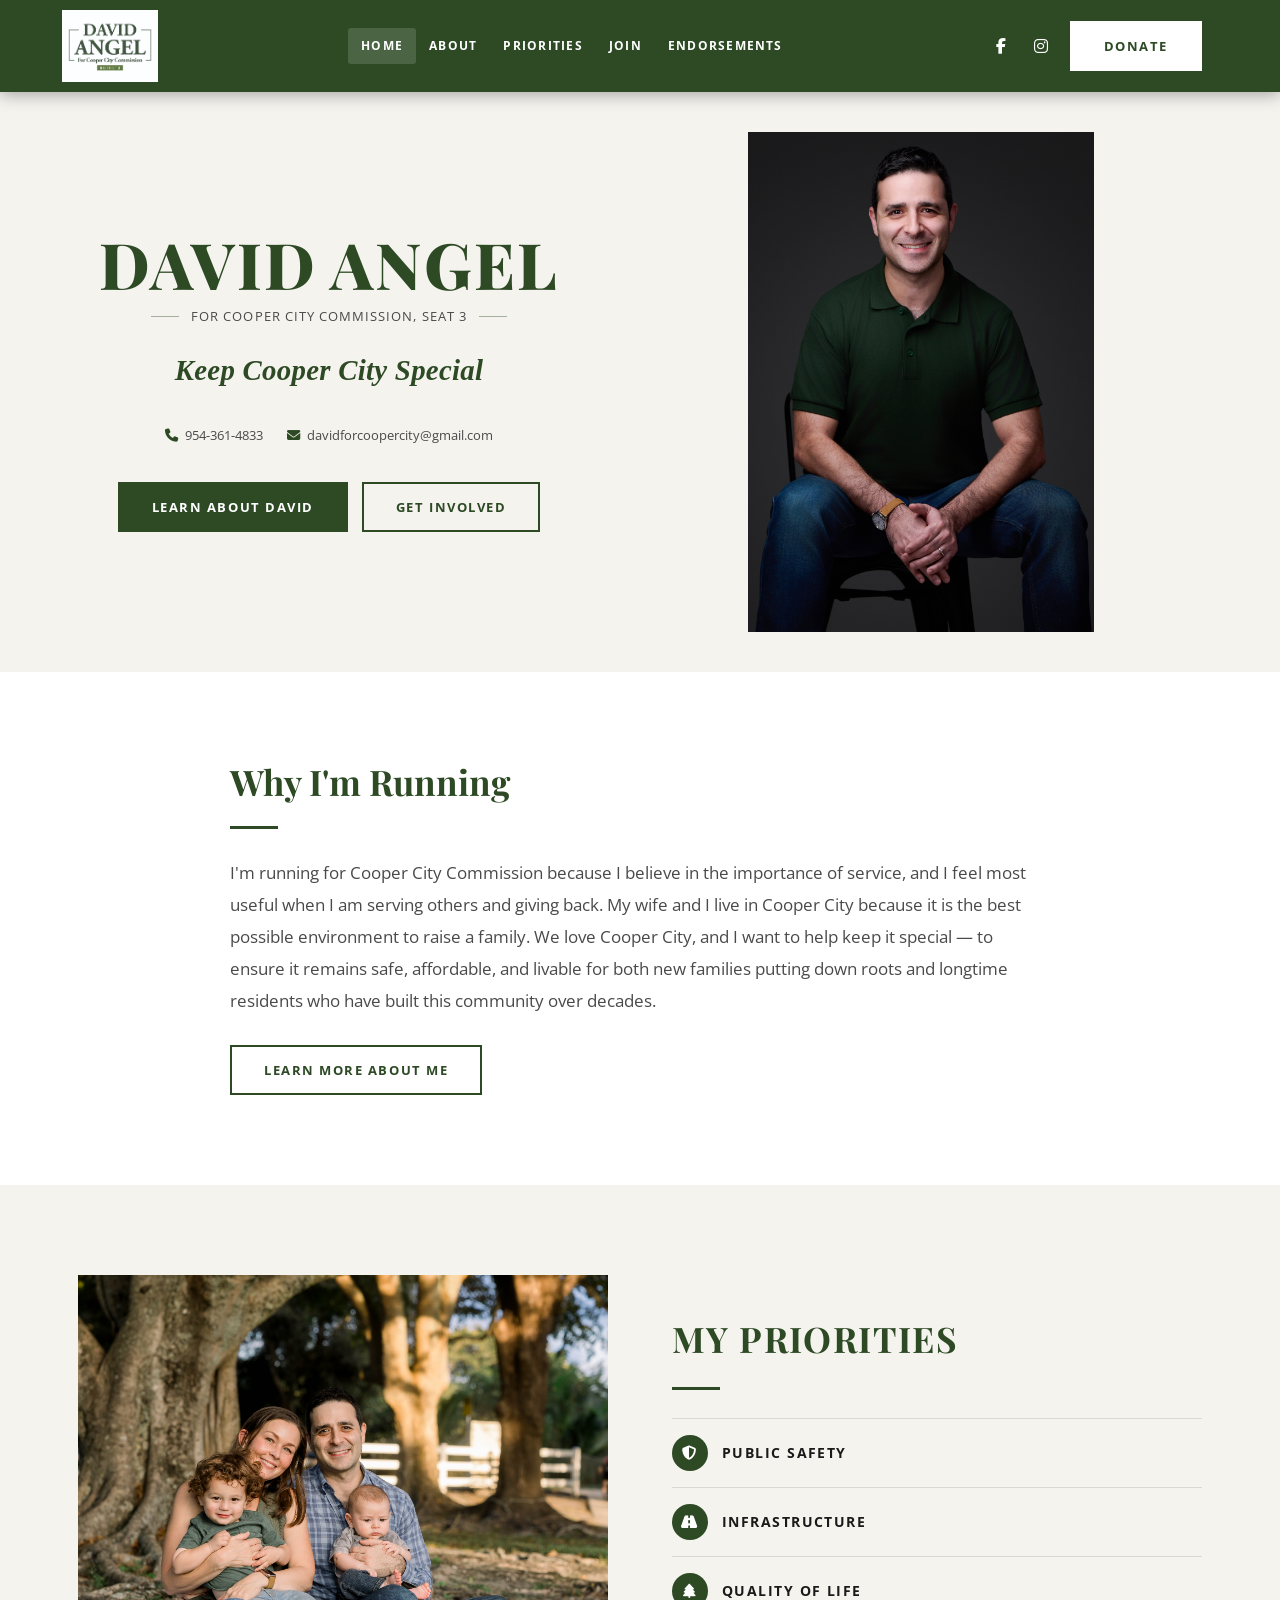
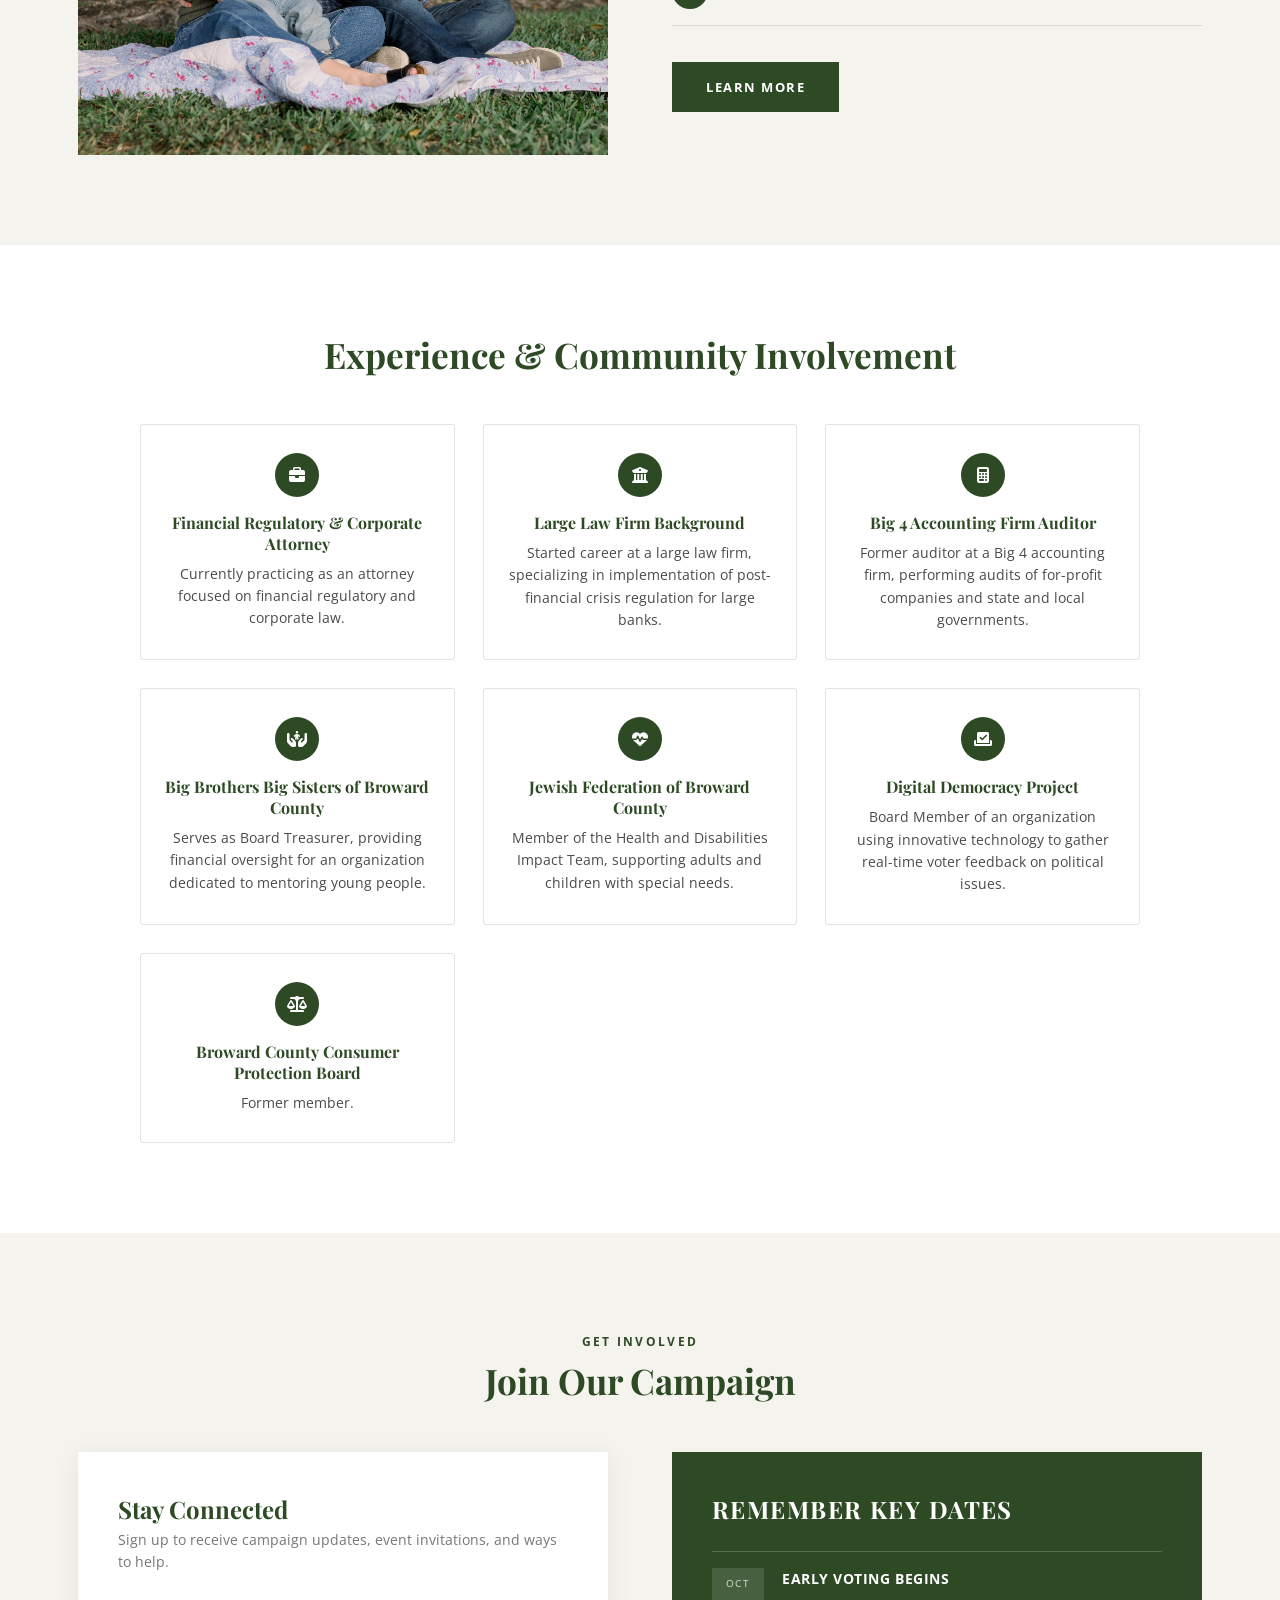
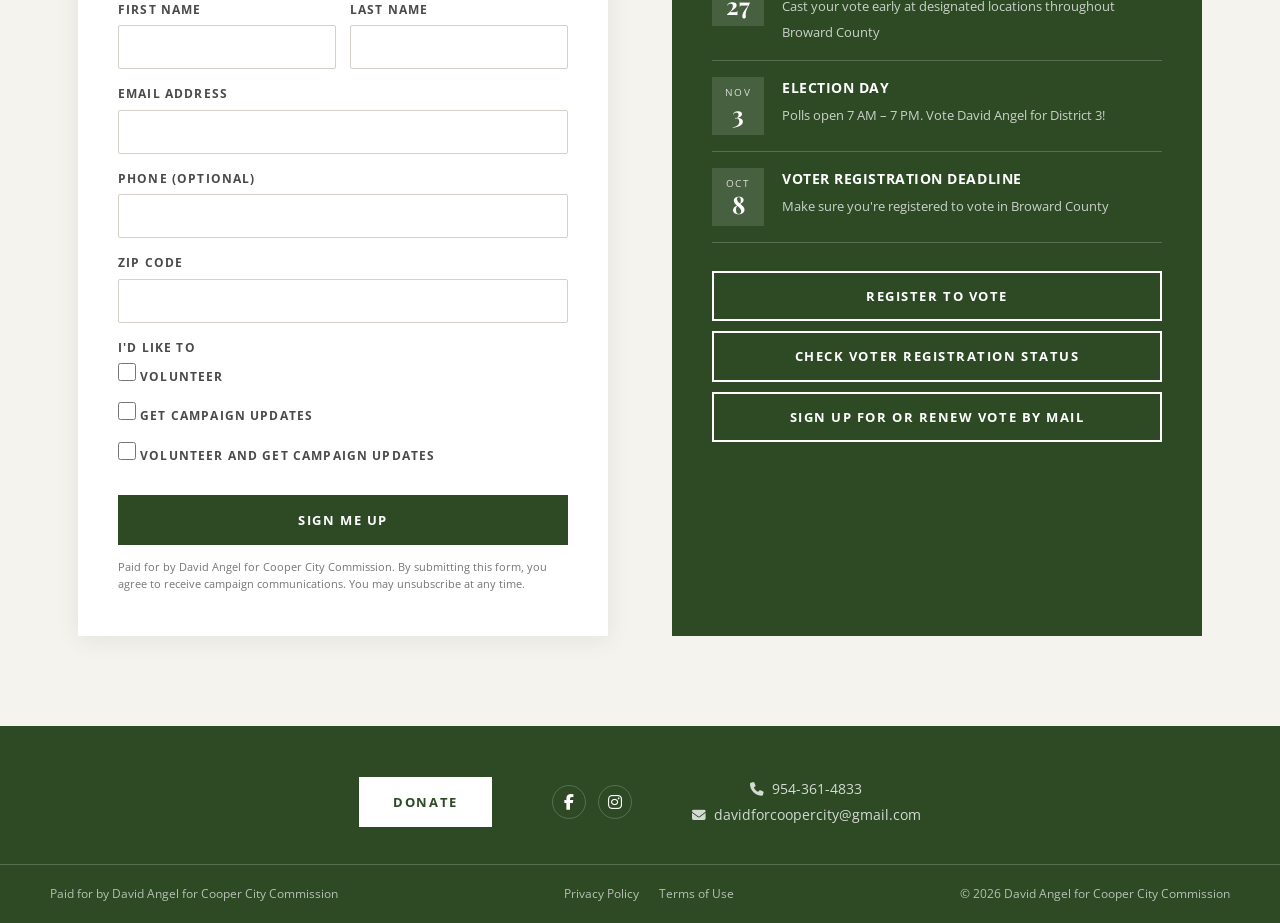
==== commit 20ca54b9: "third round of edits" ====
--- a/index.html
+++ b/index.html
@@ -23,7 +23,7 @@
 
       <div class="logo">
         <a href="index.html" aria-label="David Angel for Cooper City Commission — Home">
-          <img src="images/angel-branding-final-green-copy.png" alt="David Angel for Cooper City Commission, District 3" />
+          <img src="images/angel-branding-final-white.jpg" alt="David Angel for Cooper City Commission, District 3" />
         </a>
       </div>
 
@@ -80,9 +80,9 @@
   <!-- ════════════════════════ SECTION: WHY I'M RUNNING ════════════════════ -->
   <section class="section-about section-pad">
     <div class="container">
-      <div style="max-width:820px;margin:0 auto;text-align:center;">
+      <div style="max-width:820px;margin:0 auto;text-align:left;">
         <h2 style="font-family:'Playfair Display',serif;font-size:2.2rem;color:var(--green);margin-bottom:24px;">Why I'm Running</h2>
-        <div class="rule center"></div>
+        <div class="rule"></div>
         <p style="color:var(--text-mid);font-size:1.05rem;line-height:1.9;">
           I'm running for Cooper City Commission because I believe in the importance of service, and I feel most useful when I am serving others and giving back. My wife and I live in Cooper City because it is the best possible environment to raise a family. We love Cooper City, and I want to help keep it special — to ensure it remains safe, affordable, and livable for both new families putting down roots and longtime residents who have built this community over decades.
         </p>
@@ -110,7 +110,7 @@
               Infrastructure
             </li>
             <li>
-              <span class="icon"><i class="fas fa-heart"></i></span>
+              <span class="icon"><i class="fas fa-tree"></i></span>
               Quality of Life
             </li>
           </ul>
@@ -149,7 +149,7 @@
         <div class="experience-item">
           <div class="experience-icon"><i class="fas fa-calculator"></i></div>
           <h3>Big 4 Accounting Firm Auditor</h3>
-          <p>Former auditor at a Big 4 accounting firm, bringing financial oversight and governance expertise.</p>
+          <p>Former auditor at a Big 4 accounting firm, performing audits of for-profit companies and state and local governments.</p>
         </div>
 
         <div class="experience-item">
@@ -173,7 +173,7 @@
         <div class="experience-item">
           <div class="experience-icon"><i class="fas fa-scale-balanced"></i></div>
           <h3>Broward County Consumer Protection Board</h3>
-          <p>Former member, advocating for consumer rights and protections for Broward County residents.</p>
+          <p>Former member.</p>
         </div>
       </div>
     </div>
@@ -248,14 +248,6 @@
           <h3>Remember Key Dates</h3>
 
           <div class="date-item">
-            <div class="date-box"><span class="month">TBD</span><span class="day">—</span></div>
-            <div class="date-info">
-              <span class="event-name">Qualifying Period</span>
-              <span class="event-desc">Candidates officially qualify for the November ballot</span>
-            </div>
-          </div>
-
-          <div class="date-item">
             <div class="date-box"><span class="month">Oct</span><span class="day">27</span></div>
             <div class="date-info">
               <span class="event-name">Early Voting Begins</span>
@@ -298,10 +290,10 @@
 
         <div class="footer-donate">
           <a href="https://secure.anedot.com/david-angel-for-cooper-city-commission-9b75504b-1ee2-4fb7-9f40-5813d05e047b/davidangelforcoopercity?exitIntent=true" class="btn btn-white footer-donate-btn">Donate</a>
-          <div class="footer-social" aria-label="Social media">
-            <a href="https://www.facebook.com/davidangelforcoopercity/" aria-label="Facebook" target="_blank" rel="noopener"><i class="fab fa-facebook-f"></i></a>
-            <a href="https://www.instagram.com/davidforcoopercity/" aria-label="Instagram" target="_blank" rel="noopener"><i class="fab fa-instagram"></i></a>
-          </div>
+        </div>
+        <div class="footer-social" aria-label="Social media">
+          <a href="https://www.facebook.com/davidangelforcoopercity/" aria-label="Facebook" target="_blank" rel="noopener"><i class="fab fa-facebook-f"></i></a>
+          <a href="https://www.instagram.com/davidforcoopercity/" aria-label="Instagram" target="_blank" rel="noopener"><i class="fab fa-instagram"></i></a>
         </div>
 
         <div class="footer-contact">
--- a/css/styles.css
+++ b/css/styles.css
@@ -237,6 +237,8 @@
   display: flex;
   flex-direction: column;
   justify-content: center;
+  align-items: center;
+  text-align: center;
   padding: 70px 60px 70px 28px;
 }
 
@@ -288,6 +290,7 @@
   display: flex;
   gap: 24px;
   flex-wrap: wrap;
+  justify-content: center;
 }
 
 .hero-contact a {
@@ -301,7 +304,12 @@
 .hero-contact a i { color: var(--green); }
 .hero-contact a:hover { color: var(--green); }
 
-.hero-cta { display: flex; gap: 14px; flex-wrap: wrap; }
+.hero-cta {
+  display: flex;
+  gap: 14px;
+  flex-wrap: wrap;
+  justify-content: center;
+}
 
 .hero-image {
   position: relative;
@@ -311,8 +319,8 @@
 .hero-image img {
   width: 100%;
   height: 500px;
-  object-fit: cover;
-  object-position: top center;
+  object-fit: contain;
+  object-position: center top;
   border-radius: 2px;
 }
 
@@ -647,16 +655,17 @@
 .footer-top-inner {
   max-width: 1180px;
   margin: 0 auto;
-  display: grid;
-  grid-template-columns: auto 1fr;
-  gap: 40px;
-  align-items: center;
+  display: flex;
+  flex-direction: row;
+  align-items: center;
+  justify-content: center;
+  gap: 60px;
 }
 
 .footer-donate { text-align: center; }
 
 .footer-contact {
-  text-align: right;
+  text-align: center;
   font-size: 0.85rem;
   line-height: 1.9;
   opacity: 0.8;
@@ -669,7 +678,6 @@
 
 .footer-donate-btn {
   display: block;
-  margin-bottom: 16px;
 }
 
 .footer-social { display: flex; justify-content: center; gap: 12px; }
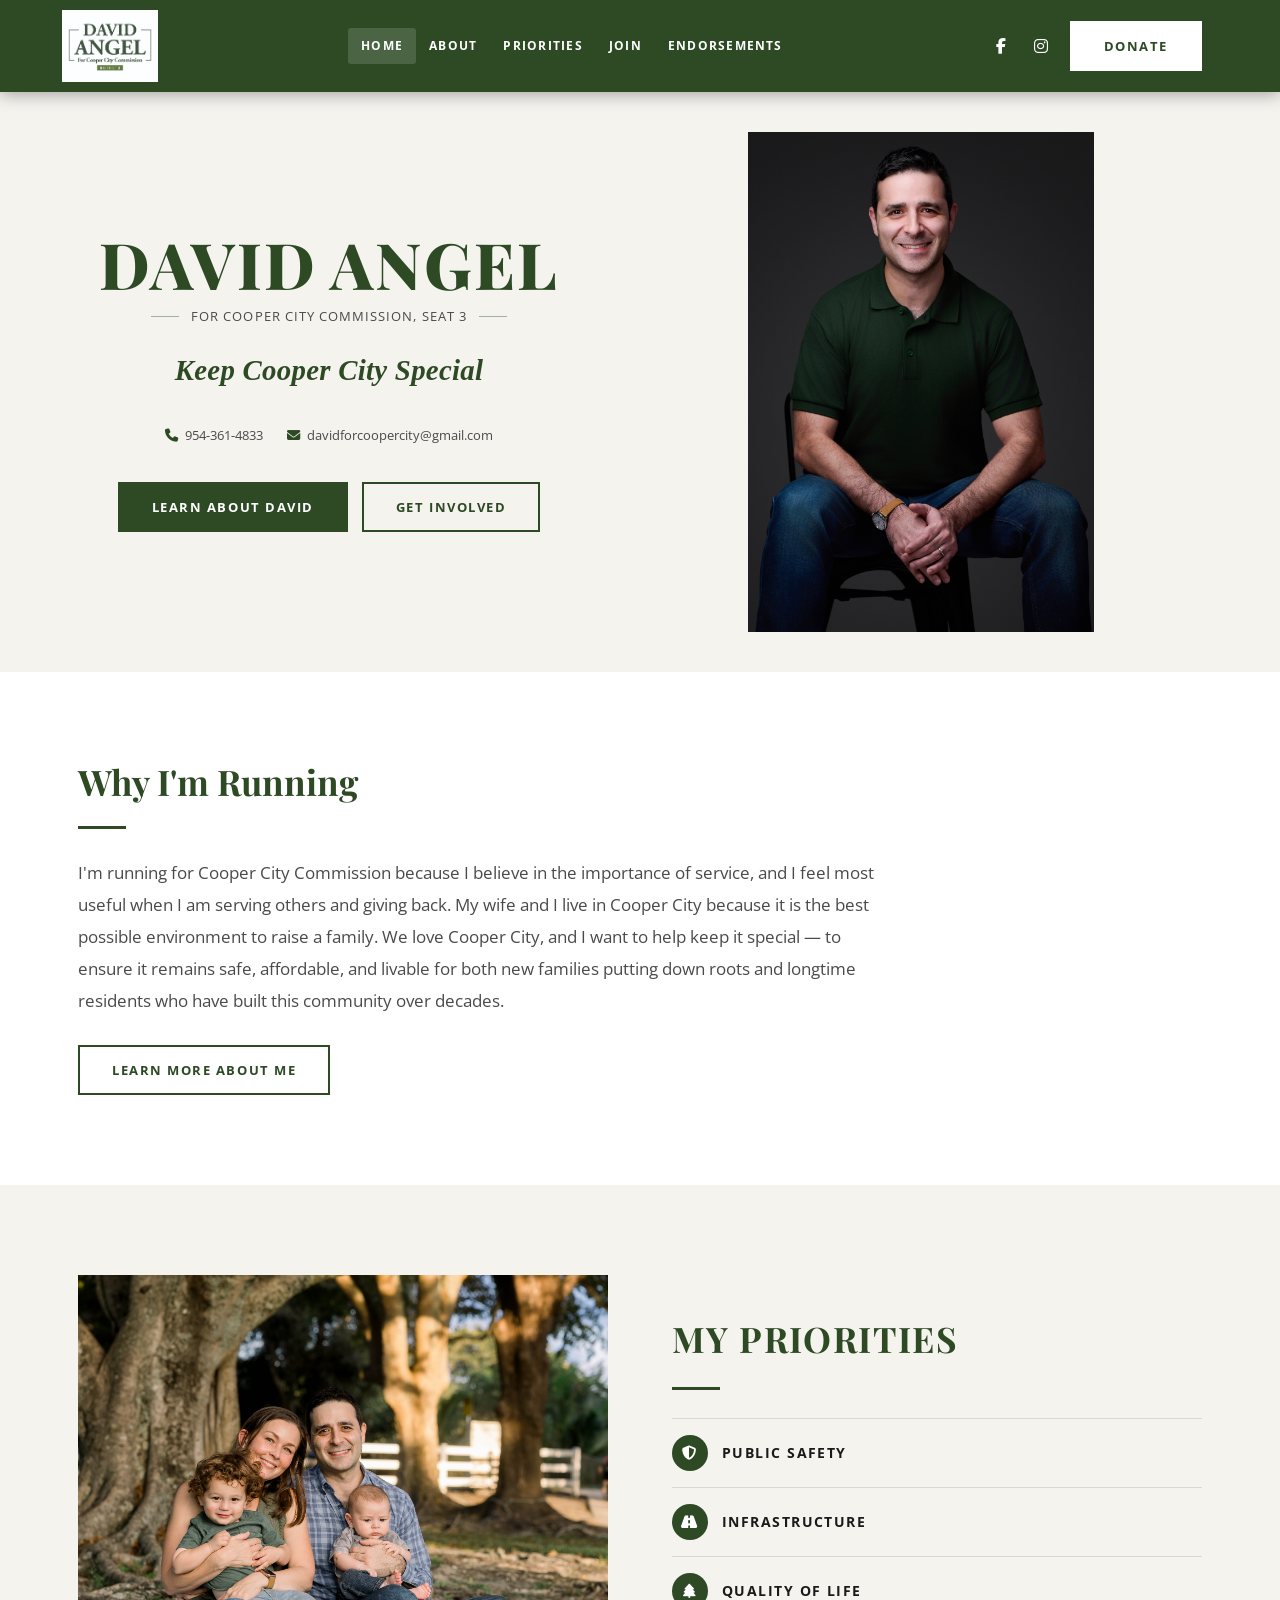
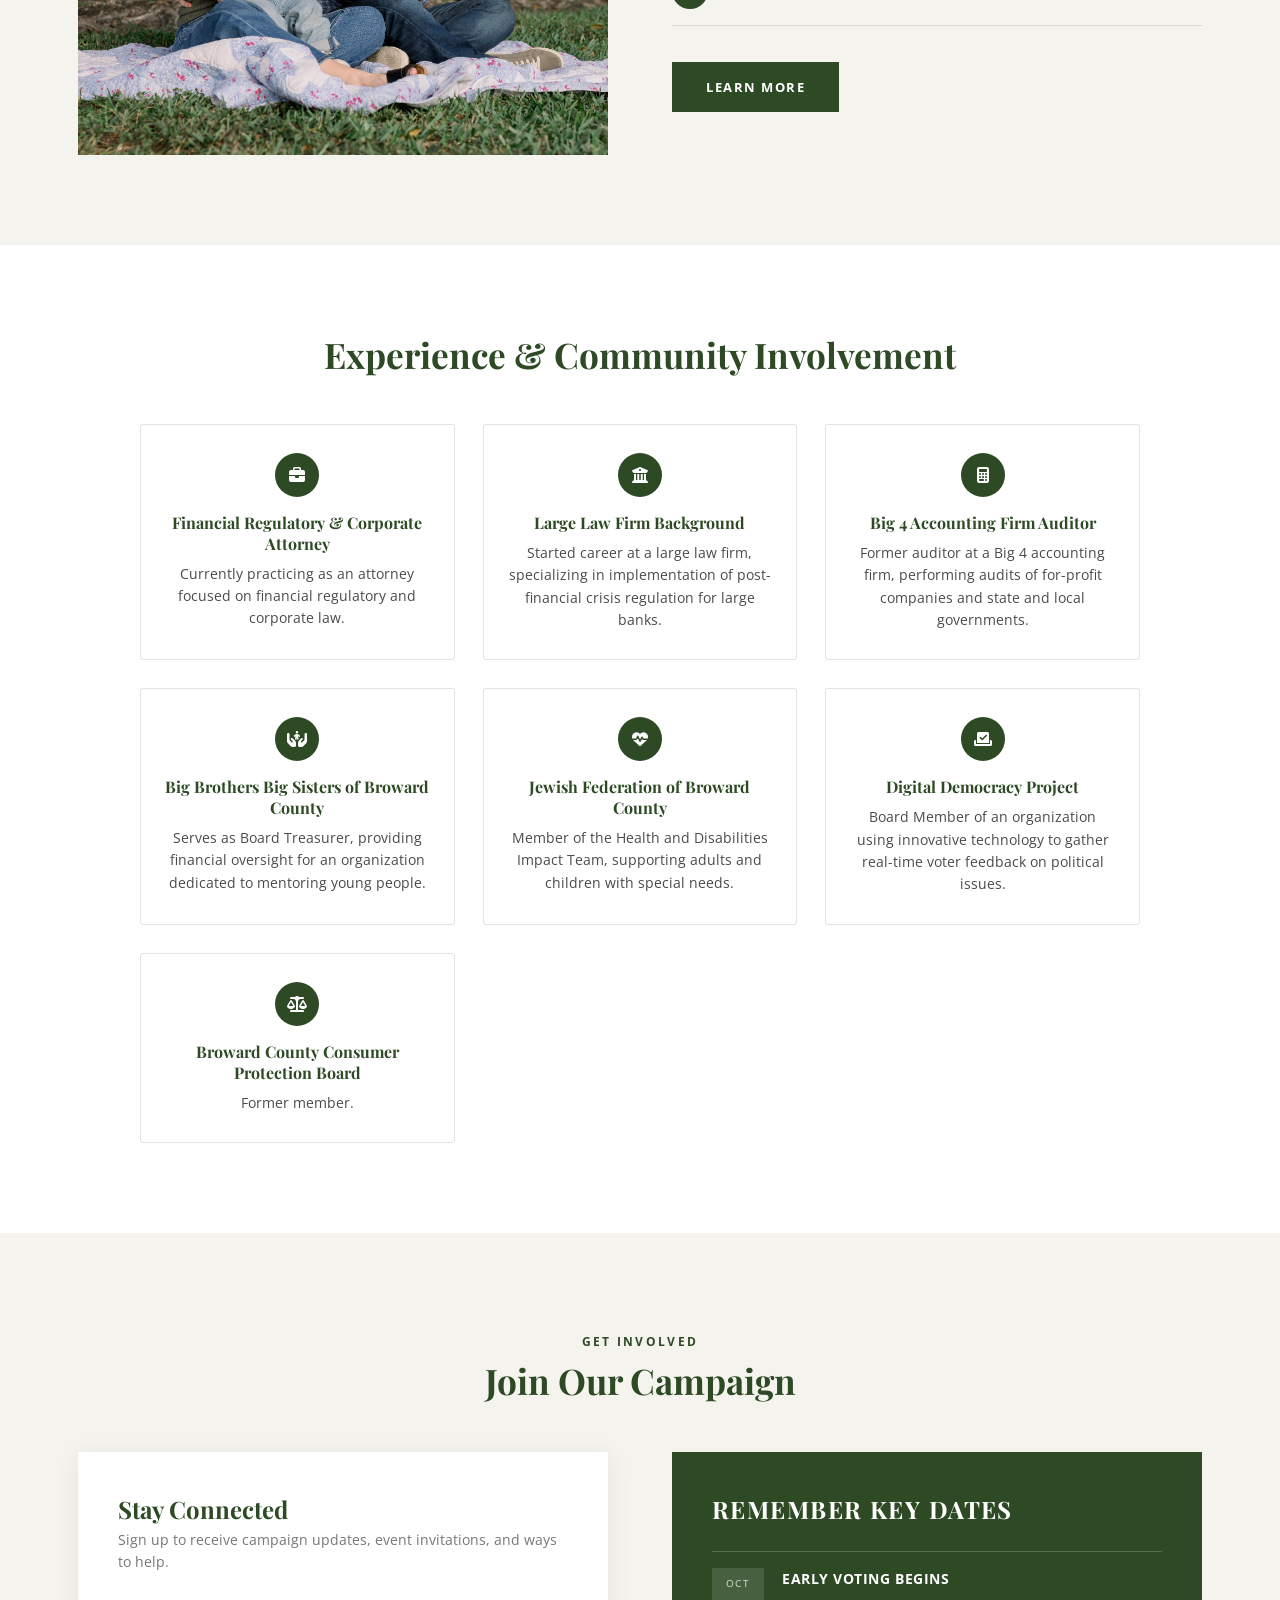
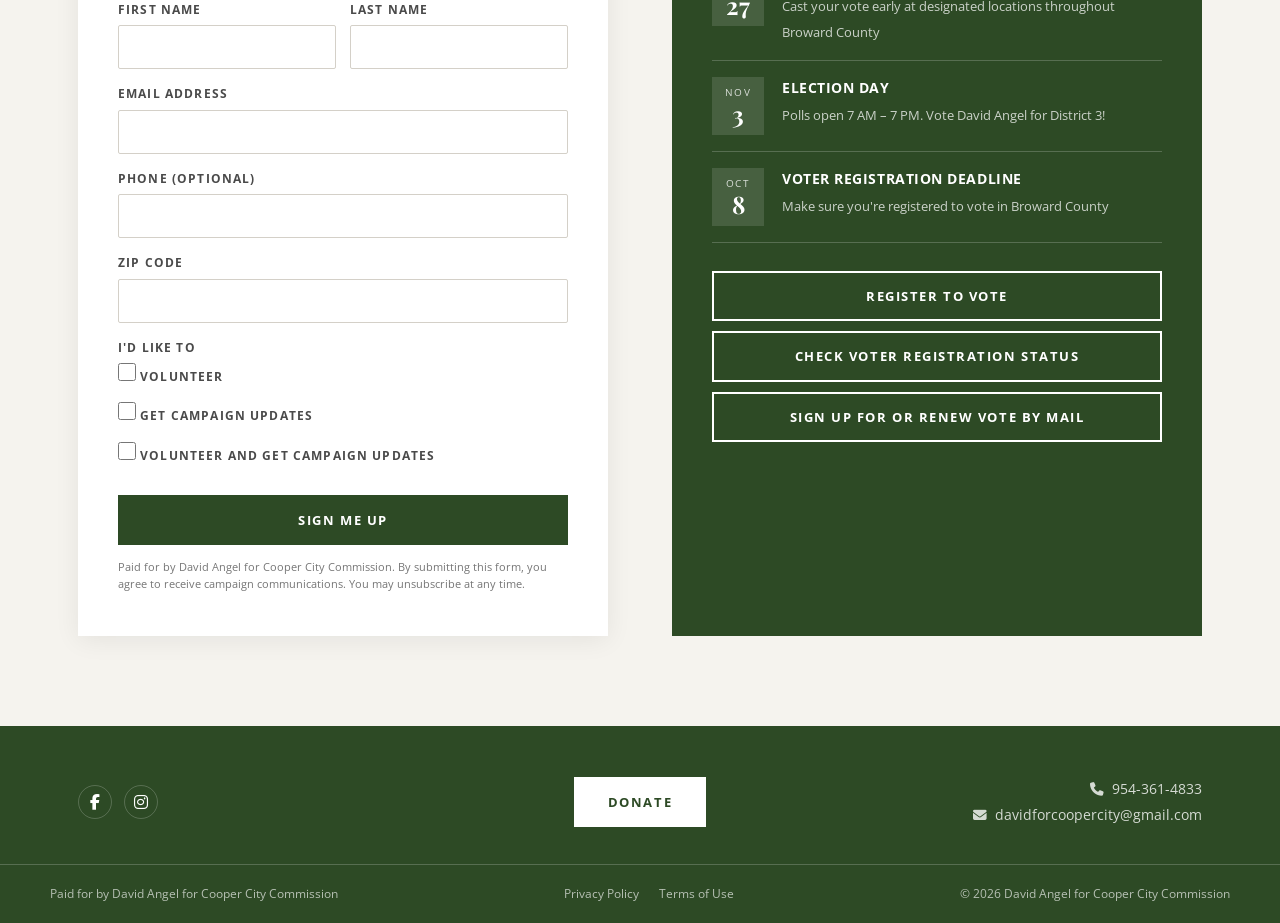
==== commit f40e0010: "4th time around ~ b. dylan" ====
--- a/index.html
+++ b/index.html
@@ -80,7 +80,7 @@
   <!-- ════════════════════════ SECTION: WHY I'M RUNNING ════════════════════ -->
   <section class="section-about section-pad">
     <div class="container">
-      <div style="max-width:820px;margin:0 auto;text-align:left;">
+      <div style="max-width:820px;margin:0;text-align:left;">
         <h2 style="font-family:'Playfair Display',serif;font-size:2.2rem;color:var(--green);margin-bottom:24px;">Why I'm Running</h2>
         <div class="rule"></div>
         <p style="color:var(--text-mid);font-size:1.05rem;line-height:1.9;">
@@ -288,12 +288,12 @@
       <div class="footer-top-inner">
 
 
-        <div class="footer-donate">
-          <a href="https://secure.anedot.com/david-angel-for-cooper-city-commission-9b75504b-1ee2-4fb7-9f40-5813d05e047b/davidangelforcoopercity?exitIntent=true" class="btn btn-white footer-donate-btn">Donate</a>
-        </div>
         <div class="footer-social" aria-label="Social media">
           <a href="https://www.facebook.com/davidangelforcoopercity/" aria-label="Facebook" target="_blank" rel="noopener"><i class="fab fa-facebook-f"></i></a>
           <a href="https://www.instagram.com/davidforcoopercity/" aria-label="Instagram" target="_blank" rel="noopener"><i class="fab fa-instagram"></i></a>
+        </div>
+        <div class="footer-donate">
+          <a href="https://secure.anedot.com/david-angel-for-cooper-city-commission-9b75504b-1ee2-4fb7-9f40-5813d05e047b/davidangelforcoopercity?exitIntent=true" class="btn btn-white footer-donate-btn">Donate</a>
         </div>
 
         <div class="footer-contact">
--- a/css/styles.css
+++ b/css/styles.css
@@ -359,6 +359,8 @@
 /* ── SECTION: ABOUT INTRO (Home) ───────────────────────────── */
 .section-about {
   background: var(--white);
+  padding-left: 0;
+  padding-right: 0;
 }
 
 .section-about .col-text h2 {
@@ -655,17 +657,16 @@
 .footer-top-inner {
   max-width: 1180px;
   margin: 0 auto;
-  display: flex;
-  flex-direction: row;
-  align-items: center;
-  justify-content: center;
-  gap: 60px;
+  display: grid;
+  grid-template-columns: 1fr auto 1fr;
+  align-items: center;
+  padding: 0 28px;
 }
 
 .footer-donate { text-align: center; }
 
 .footer-contact {
-  text-align: center;
+  text-align: right;
   font-size: 0.85rem;
   line-height: 1.9;
   opacity: 0.8;
@@ -680,7 +681,7 @@
   display: block;
 }
 
-.footer-social { display: flex; justify-content: center; gap: 12px; }
+.footer-social { display: flex; justify-content: flex-start; gap: 12px; }
 
 .footer-social a {
   color: var(--white);
